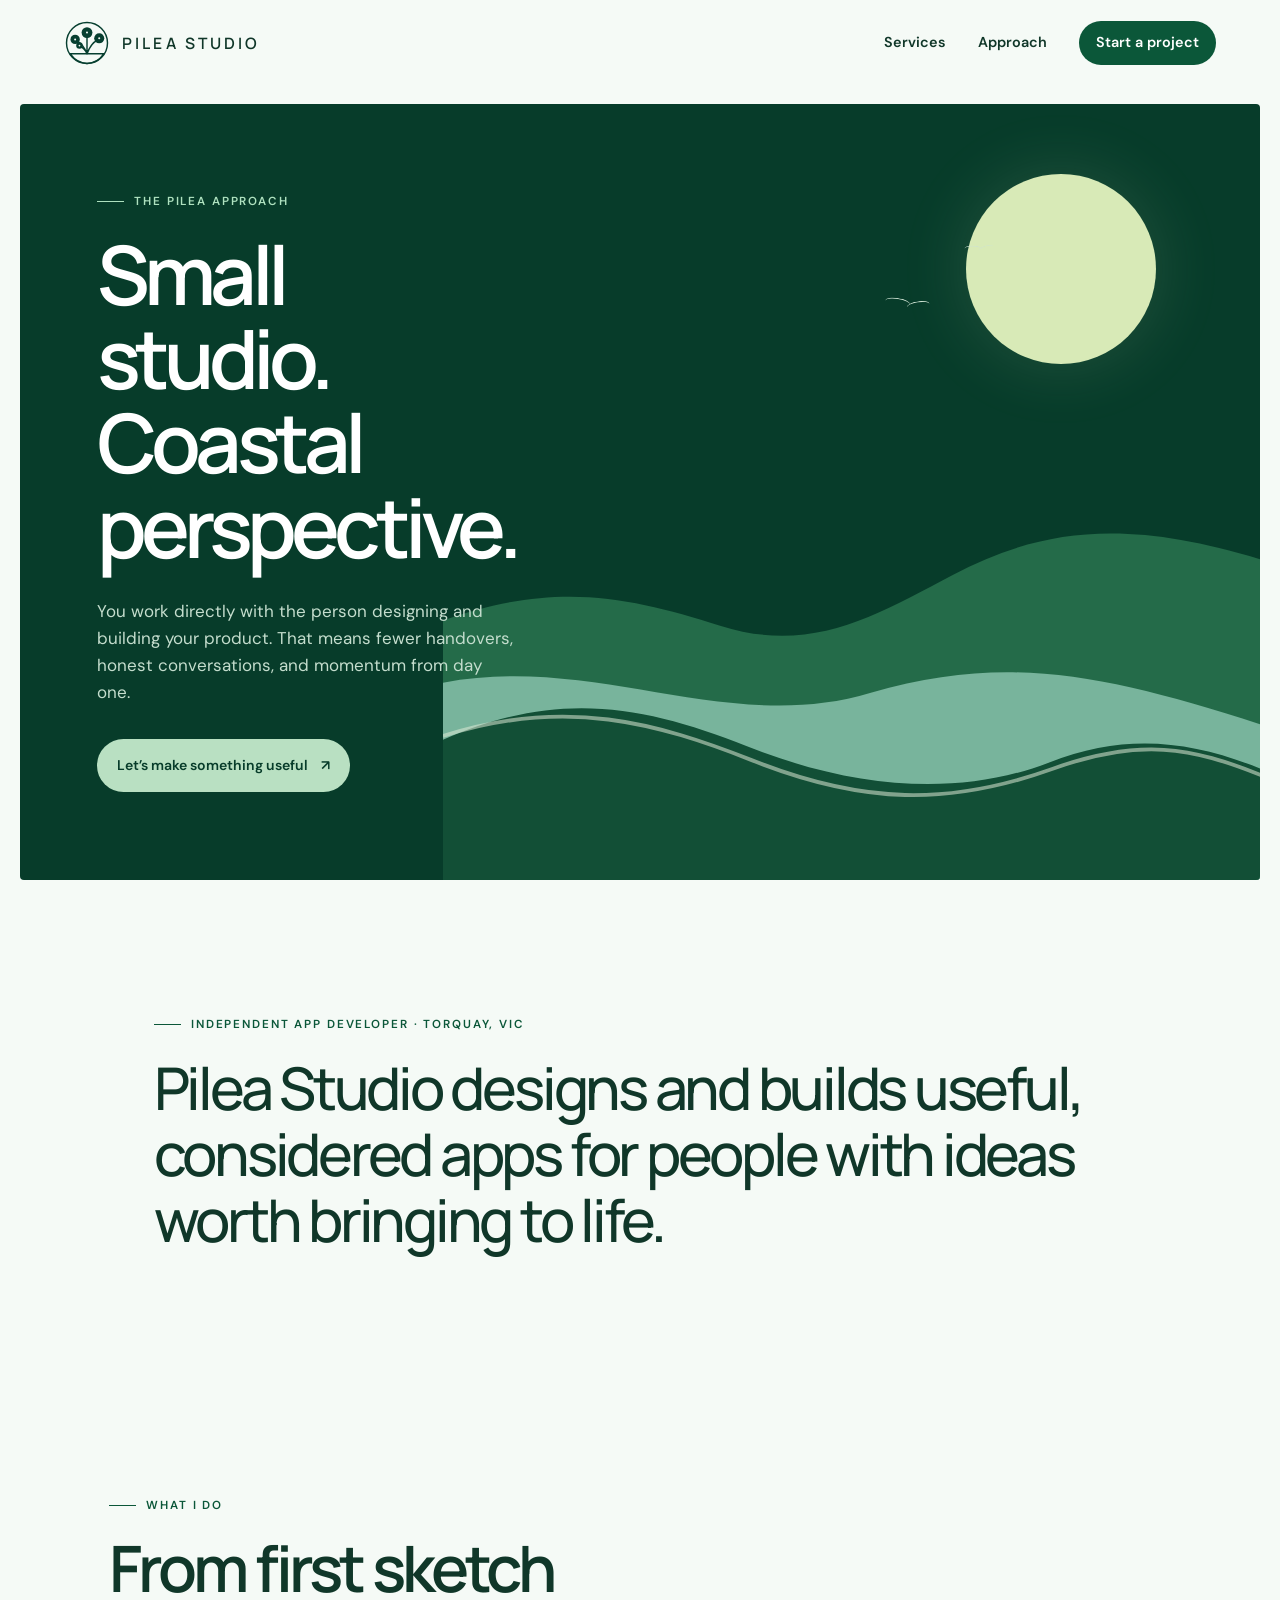
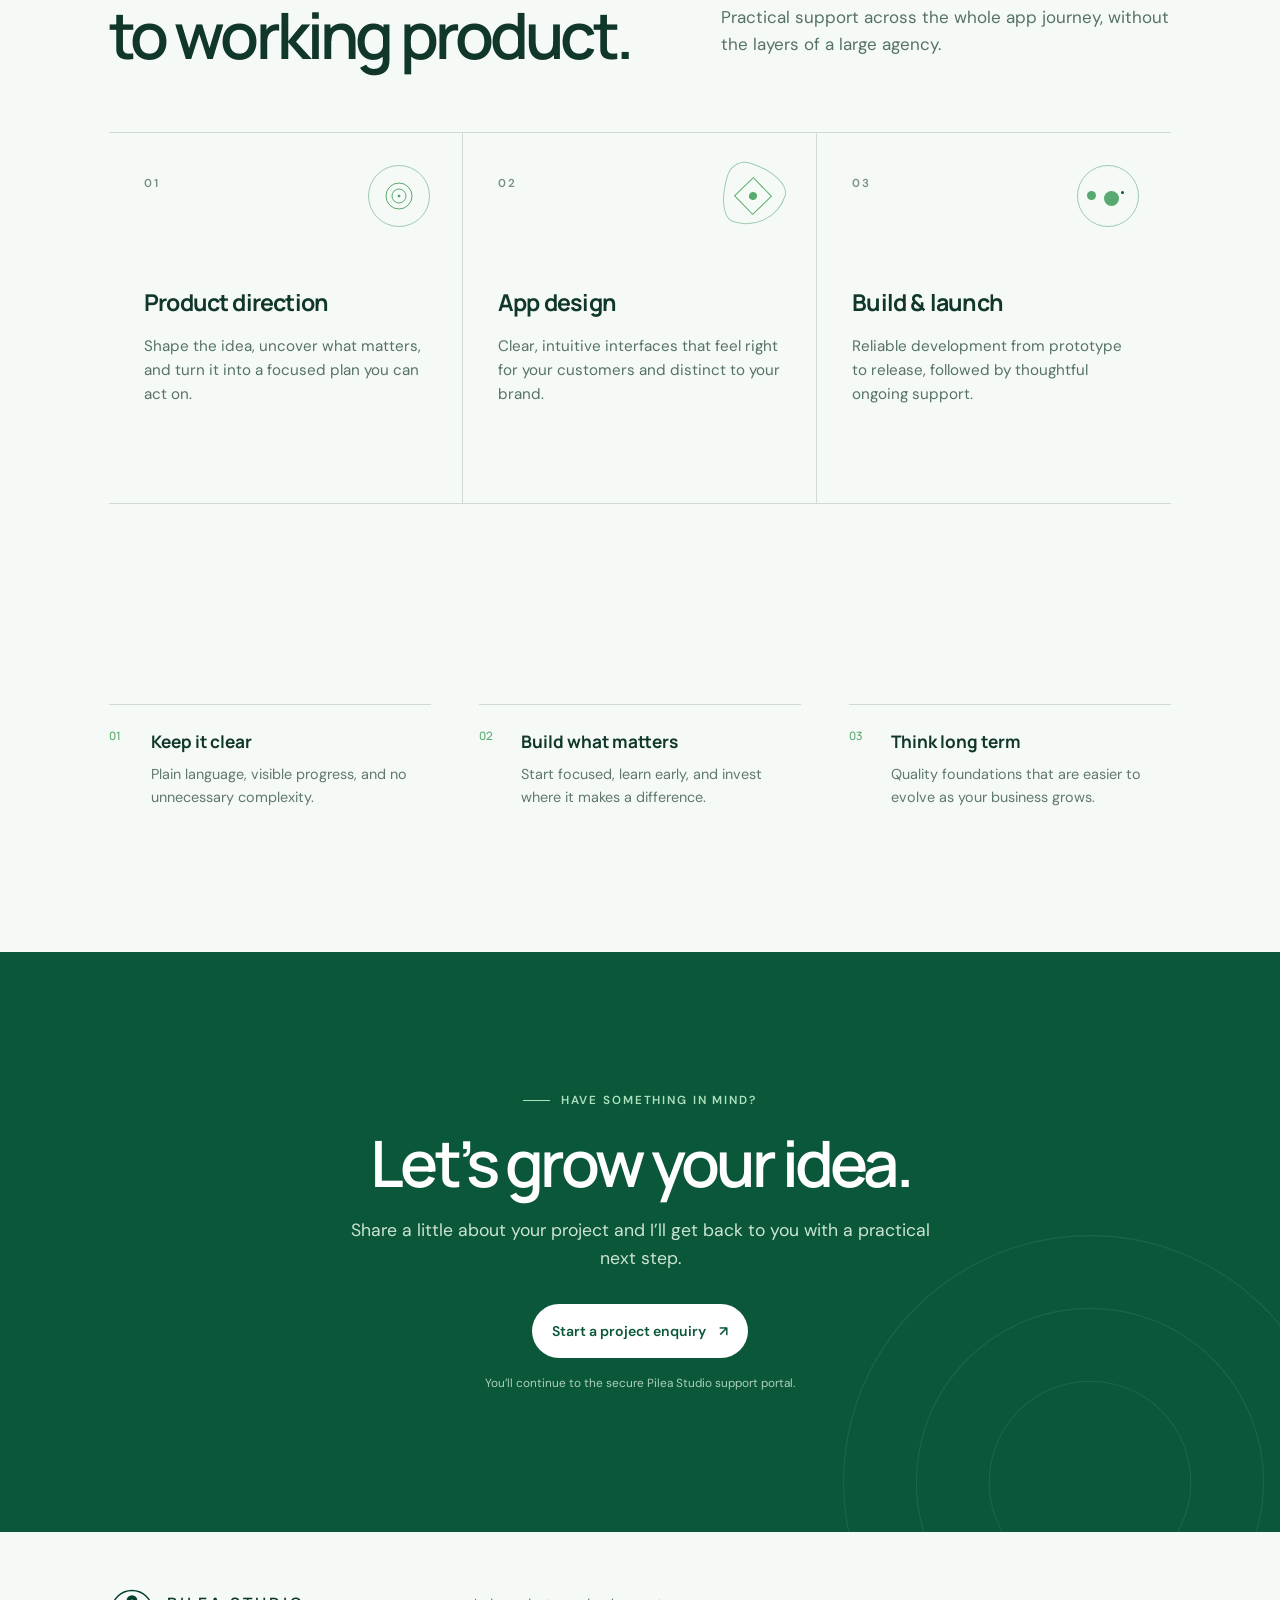
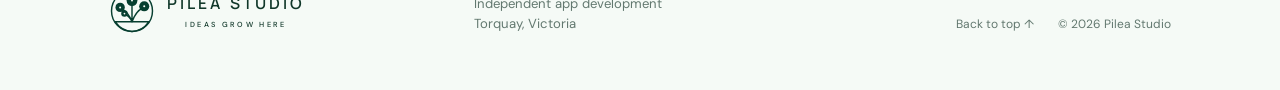
==== index.html @ 553bc13e "Refine coastal hero headline" ====
<!doctype html>
<html lang="en-AU">
  <head>
    <meta charset="UTF-8">
    <meta name="viewport" content="width=device-width, initial-scale=1.0">
    <meta name="description" content="Pilea Studio is an independent app development studio in Torquay, Victoria, creating thoughtful digital products for growing businesses.">
    <meta name="theme-color" content="#0b5739">
    <meta property="og:title" content="Pilea Studio | Independent app development">
    <meta property="og:description" content="Thoughtful digital products, built by the coast in Torquay, Victoria.">
    <meta property="og:type" content="website">
    <title>Pilea Studio | Independent app development in Torquay</title>
    <link rel="icon" href="favicon.svg" type="image/svg+xml">
    <link rel="preconnect" href="https://fonts.googleapis.com">
    <link rel="preconnect" href="https://fonts.gstatic.com" crossorigin>
    <link href="https://fonts.googleapis.com/css2?family=DM+Sans:wght@400;500;600&amp;family=Manrope:wght@500;600;700&amp;display=swap" rel="stylesheet">
    <link rel="stylesheet" href="styles.css">
    <script src="script.js" defer></script>
  </head>
  <body>
    <a class="skip-link" href="#main">Skip to content</a>

    <header class="site-header" data-header>
      <a class="brand" href="#top" aria-label="Pilea Studio home">
        <img class="brand-mark" src="logo-mark.svg" alt="">
        <span class="brand-copy"><span class="brand-name">Pilea Studio</span></span>
      </a>
      <button class="menu-toggle" type="button" aria-expanded="false" aria-controls="site-nav">
        <span class="sr-only">Open menu</span>
        <span></span><span></span>
      </button>
      <nav id="site-nav" class="site-nav" aria-label="Main navigation">
        <a href="#services">Services</a>
        <a href="#approach">Approach</a>
        <a class="nav-cta" href="#contact">Start a project</a>
      </nav>
    </header>

    <main id="main">
      <section id="top" class="top-approach" aria-labelledby="approach-title">
        <div id="approach" class="coast-panel reveal">
          <div class="coast-copy">
            <p class="eyebrow light"><span></span> The Pilea approach</p>
            <h1 id="approach-title">Small studio.<br>Coastal perspective.</h1>
            <p>You work directly with the person designing and building your product. That means fewer handovers, honest conversations, and momentum from day one.</p>
            <a class="button button-light" href="#contact">Let’s make something useful <span aria-hidden="true">↗</span></a>
          </div>
          <div class="coast-art" aria-hidden="true">
            <div class="coast-sun"></div>
            <span class="bird bird-one"></span>
            <span class="bird bird-two"></span>
            <svg viewBox="0 0 700 520" preserveAspectRatio="none">
              <path class="land-far" d="M0 315c97-32 161-18 237 4 78 23 133-8 199-40 80-39 154-43 264-12v253H0Z"></path>
              <path class="sea" d="M0 364c131-23 244 42 366 8 119-32 204-13 334 25v123H0Z"></path>
              <path class="land-near" d="M0 409c98-40 172-27 260 5 92 34 182 40 258 13 67-24 122-17 182 5v88H0Z"></path>
              <path class="shore" d="M0 406c105-31 184-10 264 19 95 35 169 36 257 7 75-25 120-17 179 5"></path>
            </svg>
          </div>
        </div>
      </section>

      <section class="studio-intro reveal" aria-label="About Pilea Studio">
        <p class="eyebrow"><span></span> Independent app developer · Torquay, VIC</p>
        <h2>Pilea Studio designs and builds useful, considered apps for people with ideas worth bringing to life.</h2>
      </section>

      <section id="services" class="section services">
        <div class="section-heading reveal">
          <p class="eyebrow"><span></span> What I do</p>
          <h2>From first sketch<br>to working product.</h2>
          <p>Practical support across the whole app journey, without the layers of a large agency.</p>
        </div>
        <div class="service-grid">
          <article class="service-card reveal">
            <span class="card-number">01</span>
            <div class="service-icon"><span></span><span></span><span></span></div>
            <h3>Product direction</h3>
            <p>Shape the idea, uncover what matters, and turn it into a focused plan you can act on.</p>
          </article>
          <article class="service-card reveal">
            <span class="card-number">02</span>
            <div class="service-icon icon-design"><span></span><span></span></div>
            <h3>App design</h3>
            <p>Clear, intuitive interfaces that feel right for your customers and distinct to your brand.</p>
          </article>
          <article class="service-card reveal">
            <span class="card-number">03</span>
            <div class="service-icon icon-build"><span></span><span></span><span></span></div>
            <h3>Build &amp; launch</h3>
            <p>Reliable development from prototype to release, followed by thoughtful ongoing support.</p>
          </article>
        </div>
      </section>

      <section class="section principles-section" aria-label="Working principles">
        <div class="principles">
          <div class="principle reveal"><strong>01</strong><h3>Keep it clear</h3><p>Plain language, visible progress, and no unnecessary complexity.</p></div>
          <div class="principle reveal"><strong>02</strong><h3>Build what matters</h3><p>Start focused, learn early, and invest where it makes a difference.</p></div>
          <div class="principle reveal"><strong>03</strong><h3>Think long term</h3><p>Quality foundations that are easier to evolve as your business grows.</p></div>
        </div>
      </section>

      <section id="contact" class="contact">
        <div class="contact-inner reveal">
          <p class="eyebrow light"><span></span> Have something in mind?</p>
          <h2>Let’s grow your idea.</h2>
          <p>Share a little about your project and I’ll get back to you with a practical next step.</p>
          <a class="button button-white" data-contact-link href="https://pileaapps.atlassian.net/jira/software/form/67692465-59b0-4dbf-90b1-d7bc11108d3b" rel="noopener noreferrer">
            Start a project enquiry <span aria-hidden="true">↗</span>
          </a>
          <p class="contact-note">You’ll continue to the secure Pilea Studio support portal.</p>
        </div>
        <svg class="contact-rings" viewBox="0 0 500 500" aria-hidden="true">
          <circle cx="250" cy="250" r="90"></circle><circle cx="250" cy="250" r="155"></circle><circle cx="250" cy="250" r="220"></circle>
        </svg>
      </section>
    </main>

    <footer>
      <a class="brand footer-brand" href="#top" aria-label="Pilea Studio home">
        <img class="brand-mark" src="logo-mark.svg" alt="">
        <span class="brand-copy"><span class="brand-name">Pilea Studio</span><span class="brand-tagline">Ideas grow here</span></span>
      </a>
      <p>Independent app development<br>Torquay, Victoria</p>
      <div class="footer-meta"><a href="#top">Back to top ↑</a><span>© <span data-year></span> Pilea Studio</span></div>
    </footer>
  </body>
</html>
---- styles.css ----
:root {
  --ink: #103729;
  --green: #0b5739;
  --green-dark: #073c2a;
  --leaf: #58a96f;
  --mint: #dff2e6;
  --foam: #f5faf6;
  --sand: #f2eadb;
  --white: #fff;
  --line: rgba(16, 55, 41, 0.16);
  --display: "Manrope", sans-serif;
  --body: "DM Sans", sans-serif;
}

* { box-sizing: border-box; }
html { scroll-behavior: smooth; }
body { margin: 0; color: var(--ink); background: var(--foam); font-family: var(--body); font-size: 17px; line-height: 1.6; }
a { color: inherit; }
.skip-link { position: fixed; z-index: 100; top: 1rem; left: 1rem; transform: translateY(-200%); padding: .65rem 1rem; background: var(--white); border-radius: 2rem; }
.skip-link:focus { transform: none; }
.sr-only { position: absolute; width: 1px; height: 1px; padding: 0; margin: -1px; overflow: hidden; clip: rect(0, 0, 0, 0); white-space: nowrap; border: 0; }

.site-header { position: fixed; z-index: 20; top: 0; left: 0; width: 100%; display: flex; align-items: center; justify-content: space-between; padding: 1.25rem clamp(1.25rem, 5vw, 5rem); transition: background .3s, box-shadow .3s, padding .3s; }
.site-header.scrolled { padding-top: .75rem; padding-bottom: .75rem; background: rgba(245, 250, 246, .92); box-shadow: 0 1px 0 var(--line); backdrop-filter: blur(14px); }
.brand { display: inline-flex; align-items: center; gap: .75rem; color: var(--ink); text-decoration: none; }
.brand-mark { width: 46px; height: 46px; }
.brand-copy { display: flex; flex-direction: column; align-items: center; line-height: 1; }
.brand-name { font: 600 .98rem var(--display); letter-spacing: .2em; text-transform: uppercase; }
.brand-tagline { margin-top: .38rem; font: 500 .46rem var(--body); letter-spacing: .32em; text-transform: uppercase; }
.site-header .brand-copy { align-items: flex-start; }
.site-nav { display: flex; align-items: center; gap: 2rem; font-size: .9rem; font-weight: 600; }
.site-nav a { text-decoration: none; }
.site-nav a:not(.nav-cta) { position: relative; }
.site-nav a:not(.nav-cta)::after { content: ""; position: absolute; right: 0; bottom: -.2rem; left: 0; height: 1px; background: currentColor; transform: scaleX(0); transform-origin: right; transition: transform .25s; }
.site-nav a:hover::after { transform: scaleX(1); transform-origin: left; }
.nav-cta { padding: .65rem 1.05rem; color: var(--white); background: var(--green); border-radius: 3rem; }
.menu-toggle { display: none; }

.eyebrow { display: flex; align-items: center; gap: .65rem; margin: 0 0 1.3rem; color: var(--green); font-size: .73rem; font-weight: 600; letter-spacing: .16em; text-transform: uppercase; }
.eyebrow span { width: 27px; height: 1px; background: currentColor; }
.eyebrow.light { color: #aee1bf; }
h1, h2, h3, p { margin-top: 0; }
h1, h2, h3 { font-family: var(--display); }
.button { display: inline-flex; align-items: center; justify-content: center; gap: .8rem; padding: .9rem 1.2rem; border: 1px solid transparent; border-radius: 3rem; font-size: .88rem; font-weight: 600; text-decoration: none; transition: transform .25s, background .25s, color .25s; }
.button:hover { transform: translateY(-2px); }

.top-approach { padding: 6.5rem 1.25rem 1.25rem; background: var(--foam); }
.studio-intro { padding: clamp(5rem, 9vw, 8rem) clamp(1.25rem, 12vw, 12rem); background: var(--foam); }
.studio-intro h2 { max-width: 1100px; margin: 0; font-size: clamp(2.25rem, 4.6vw, 4.9rem); font-weight: 500; line-height: 1.12; letter-spacing: -.055em; }

.section { padding: clamp(5rem, 10vw, 9rem) clamp(1.25rem, 8.5vw, 8.5rem); }
.section-heading { display: grid; grid-template-columns: 1.15fr .85fr; align-items: end; margin-bottom: 4rem; }
.section-heading .eyebrow { grid-column: 1 / -1; }
.section h2, .contact h2 { margin-bottom: 0; font-size: clamp(2.7rem, 5vw, 5rem); font-weight: 600; line-height: 1.04; letter-spacing: -.06em; }
.section-heading > p:last-child { max-width: 450px; margin: 0 0 .6rem auto; color: #567266; }
.services { background: var(--foam); }
.service-grid { display: grid; grid-template-columns: repeat(3, 1fr); border-top: 1px solid var(--line); border-bottom: 1px solid var(--line); }
.service-card { position: relative; min-height: 370px; padding: 2.2rem; border-right: 1px solid var(--line); transition: background .3s, transform .3s; }
.service-card:last-child { border-right: 0; }
.service-card:hover { z-index: 1; background: var(--white); transform: translateY(-8px); }
.card-number { color: #779187; font-size: .72rem; font-weight: 600; letter-spacing: .15em; }
.service-card h3 { margin: 5.5rem 0 .8rem; font-size: 1.45rem; letter-spacing: -.035em; }
.service-card p { max-width: 310px; color: #567266; font-size: .95rem; }
.service-icon { position: absolute; top: 2rem; right: 2rem; width: 62px; height: 62px; border: 1px solid #9fcbb0; border-radius: 50%; }
.service-icon span { position: absolute; top: 50%; left: 50%; width: 27px; height: 27px; border: 1px solid var(--leaf); border-radius: 50%; transform: translate(-50%, -50%); }
.service-icon span:nth-child(2) { width: 15px; height: 15px; }
.service-icon span:nth-child(3) { width: 3px; height: 3px; background: var(--green); }
.icon-design { border-radius: 30% 70% 68% 32% / 30% 34% 66% 70%; transform: rotate(18deg); }
.icon-design span:first-child { border-radius: 0; transform: translate(-50%, -50%) rotate(28deg); }
.icon-design span:last-child { width: 8px; height: 8px; background: var(--leaf); }
.icon-build span { width: 9px; height: 9px; background: var(--leaf); border: 0; }
.icon-build span:first-child { transform: translate(-21px, -5px); }
.icon-build span:nth-child(2) { transform: translate(-4px, -5px); }
.icon-build span:last-child { transform: translate(13px, -5px); }

.coast-panel { position: relative; display: grid; grid-template-columns: .8fr 1.2fr; min-height: calc(100svh - 7.75rem); overflow: hidden; color: var(--white); background: var(--green-dark); border-radius: 4px; }
.coast-copy { position: relative; z-index: 2; align-self: center; padding: clamp(2.5rem, 6vw, 6rem); padding-right: 0; }
.coast-copy h1 { max-width: 750px; margin-bottom: 1.8rem; color: var(--white); font-size: clamp(3.8rem, 6.4vw, 7rem); font-weight: 600; line-height: 1.03; letter-spacing: -.07em; }
.coast-copy > p:not(.eyebrow) { max-width: 480px; margin-bottom: 2rem; color: #c4ddcd; }
.button-light { color: var(--green-dark); background: #b9e0c2; }
.button-light:hover { background: var(--white); }
.coast-art { position: relative; min-height: 100%; }
.coast-art svg { position: absolute; right: -1px; bottom: -1px; width: 110%; height: 85%; }
.coast-sun { position: absolute; z-index: 0; top: 9%; right: 14%; width: 190px; height: 190px; border-radius: 50%; background: #d8eab7; box-shadow: 0 0 70px rgba(216, 234, 183, .14); }
.land-far { fill: #246b49; }
.sea { fill: #78b49c; }
.land-near { fill: #124f36; }
.shore { fill: none; stroke: #dce9d5; stroke-width: 3; opacity: .55; }
.bird { position: absolute; z-index: 2; width: 25px; height: 9px; border-top: 1.5px solid #cce1d2; border-radius: 50%; transform: rotate(9deg); }
.bird::after { content: ""; position: absolute; top: -1px; left: 22px; width: 23px; height: 8px; border-top: 1.5px solid #cce1d2; border-radius: 50%; transform: rotate(-18deg); }
.bird-one { top: 25%; right: 47%; }
.bird-two { top: 18%; right: 37%; transform: scale(.65); }
.principles-section { padding-top: 1rem; }
.principles { display: grid; grid-template-columns: repeat(3, 1fr); gap: 3rem; margin-top: 3.5rem; }
.principle { display: grid; grid-template-columns: 42px 1fr; border-top: 1px solid var(--line); padding-top: 1.4rem; }
.principle strong { grid-row: 1 / 3; color: var(--leaf); font: 500 .72rem var(--display); }
.principle h3 { margin-bottom: .5rem; font-size: 1.08rem; }
.principle p { color: #60786e; font-size: .9rem; }

.contact { position: relative; min-height: 580px; display: grid; place-items: center; overflow: hidden; padding: 6rem 1.25rem; color: var(--white); text-align: center; background: var(--green); }
.contact::before { content: ""; position: absolute; inset: 0; background-image: radial-gradient(rgba(255,255,255,.09) .7px, transparent .7px); background-size: 8px 8px; opacity: .4; }
.contact-inner { position: relative; z-index: 2; max-width: 800px; }
.contact .eyebrow { justify-content: center; }
.contact h2 { margin-bottom: 1.2rem; }
.contact-inner > p:not(.eyebrow, .contact-note) { max-width: 590px; margin: 0 auto 2rem; color: #cce4d5; font-size: 1.1rem; }
.button-white { color: var(--green); background: var(--white); }
.button-white:hover { background: #dff2e6; }
.contact-note { margin: 1rem 0 0; color: #acd1ba; font-size: .74rem; }
.contact-rings { position: absolute; right: -90px; bottom: -230px; width: min(50vw, 560px); fill: none; stroke: rgba(255,255,255,.08); }

footer { display: grid; grid-template-columns: 1fr 1fr 1fr; align-items: end; gap: 2rem; padding: 3.5rem clamp(1.25rem, 8.5vw, 8.5rem); background: var(--foam); }
footer p { margin: 0; color: #62786f; font-size: .82rem; line-height: 1.5; }
.footer-meta { display: flex; justify-content: flex-end; gap: 1.5rem; color: #62786f; font-size: .75rem; }
.footer-meta a { text-decoration: none; }

.reveal { opacity: 0; transform: translateY(24px); transition: opacity .7s ease, transform .7s ease; }
.reveal.visible { opacity: 1; transform: none; }
@media (prefers-reduced-motion: reduce) { html { scroll-behavior: auto; } .reveal { opacity: 1; transform: none; transition: none; } * { animation: none !important; } }

@media (max-width: 900px) {
  .section-heading { grid-template-columns: 1fr; }
  .section-heading > p:last-child { margin: 1.5rem 0 0; }
  .service-grid { grid-template-columns: 1fr; }
  .service-card { min-height: 260px; border-right: 0; border-bottom: 1px solid var(--line); }
  .service-card:last-child { border-bottom: 0; }
  .service-card h3 { margin-top: 3rem; }
  .coast-panel { grid-template-columns: 1fr; min-height: 800px; }
  .coast-copy { align-self: start; padding: 3.5rem; }
  .coast-art { position: absolute; right: 0; bottom: 0; left: 0; height: 55%; min-height: 0; }
  .principles { grid-template-columns: 1fr; gap: 1rem; }
}

@media (max-width: 640px) {
  body { font-size: 16px; }
  .site-header { padding: 1rem 1.25rem; }
  .brand-mark { width: 42px; height: 42px; }
  .brand-name { font-size: .84rem; letter-spacing: .15em; }
  .brand-tagline { font-size: .4rem; }
  .menu-toggle { position: relative; z-index: 22; display: block; width: 42px; height: 42px; padding: 0; border: 0; border-radius: 50%; background: var(--white); }
  .menu-toggle > span:not(.sr-only) { position: absolute; left: 12px; width: 18px; height: 1px; background: var(--ink); transition: transform .2s, top .2s; }
  .menu-toggle > span:nth-child(2) { top: 17px; }
  .menu-toggle > span:nth-child(3) { top: 24px; }
  .menu-toggle[aria-expanded="true"] > span:nth-child(2) { top: 21px; transform: rotate(45deg); }
  .menu-toggle[aria-expanded="true"] > span:nth-child(3) { top: 21px; transform: rotate(-45deg); }
  .site-nav { position: fixed; z-index: 21; inset: 0; display: flex; flex-direction: column; justify-content: center; gap: 2rem; visibility: hidden; opacity: 0; background: var(--foam); font: 600 1.5rem var(--display); transition: opacity .25s, visibility .25s; }
  .site-nav.open { visibility: visible; opacity: 1; }
  .nav-cta { font-size: 1rem; }
  .top-approach { padding: 5.75rem .65rem .65rem; }
  .studio-intro { padding: 4.5rem 1.25rem; }
  .studio-intro h2 { font-size: 2.4rem; }
  .section { padding: 5rem 1.25rem; }
  .section-heading { margin-bottom: 2.5rem; }
  .section h2, .contact h2 { font-size: 2.7rem; }
  .service-card { min-height: 280px; padding: 1.6rem 1rem; }
  .service-icon { right: 1rem; }
  .coast-panel { min-height: 720px; margin: 0; }
  .coast-copy { padding: 2.4rem 1.6rem; }
  .coast-copy h1 { font-size: 3.15rem; }
  .coast-copy > p:not(.eyebrow) { font-size: .94rem; }
  .coast-sun { width: 130px; height: 130px; }
  .contact { min-height: 520px; }
  footer { grid-template-columns: 1fr; align-items: start; }
  .footer-meta { justify-content: flex-start; }
}
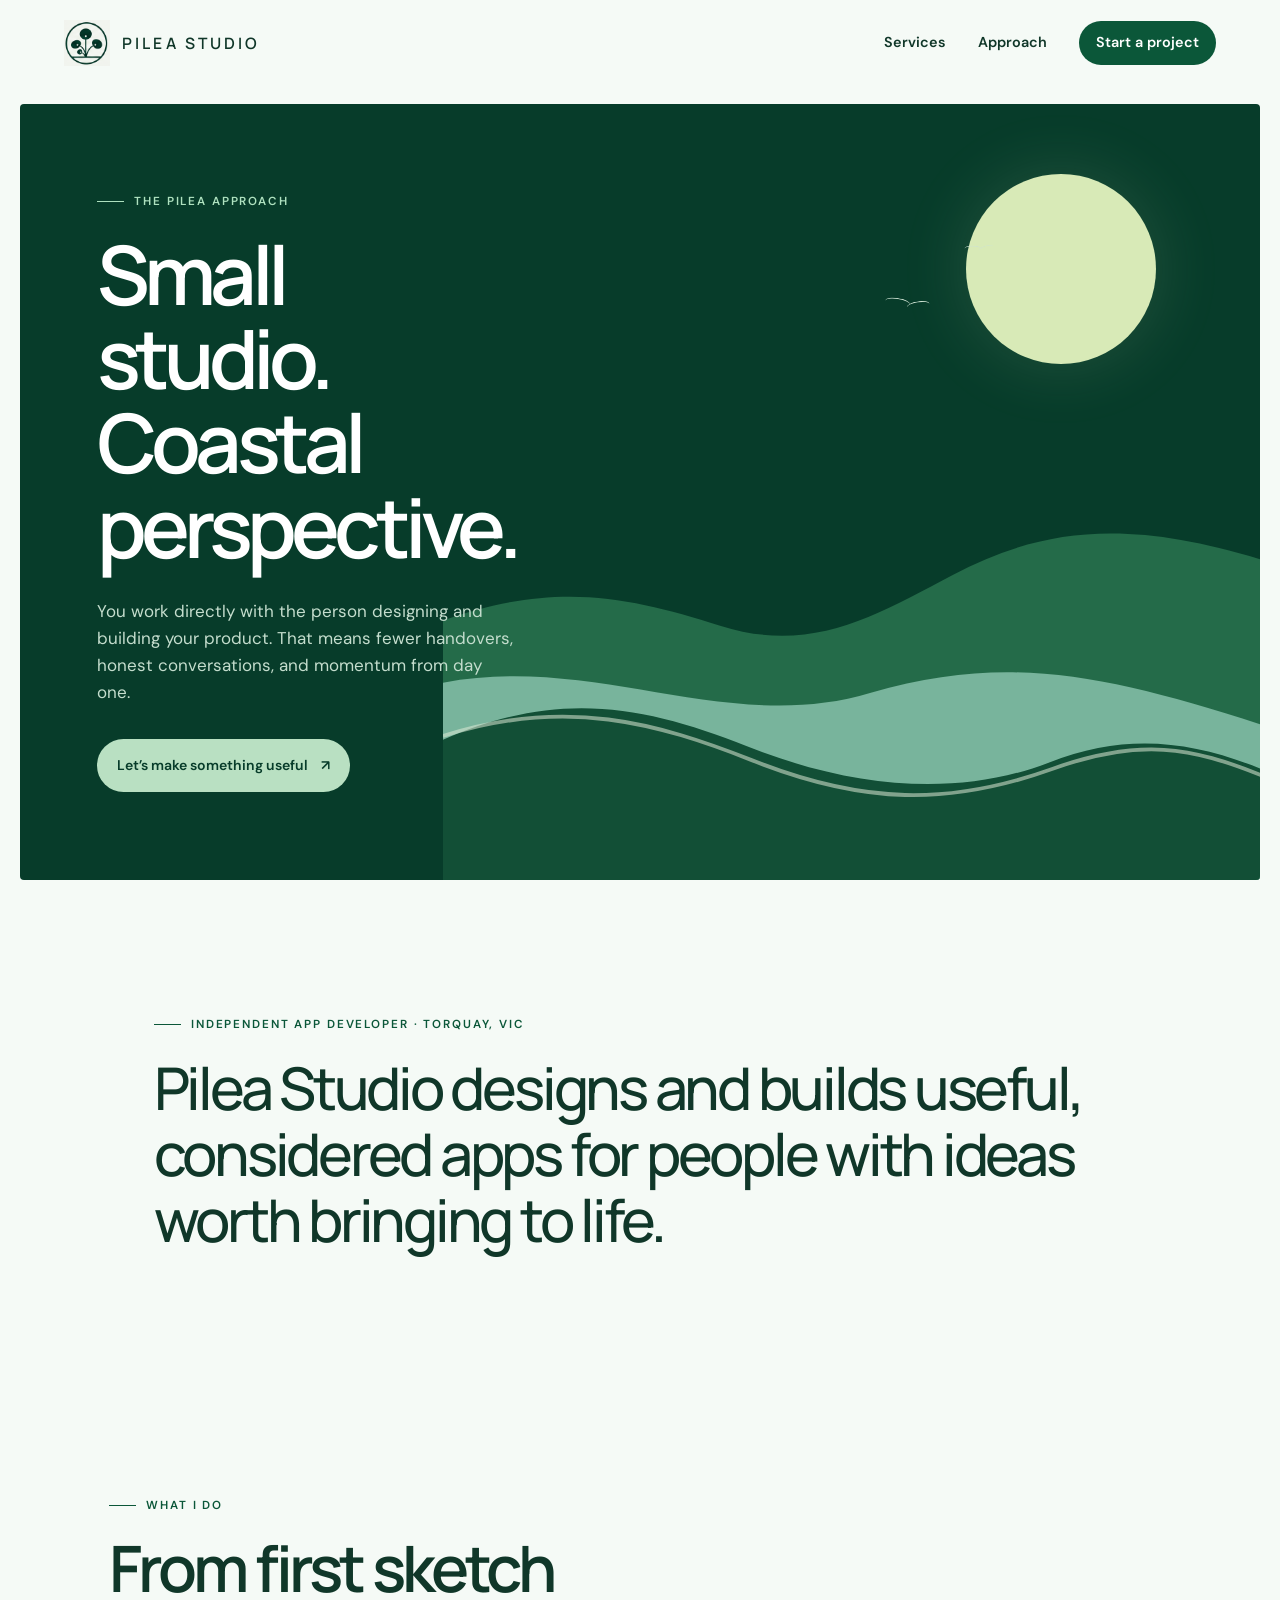
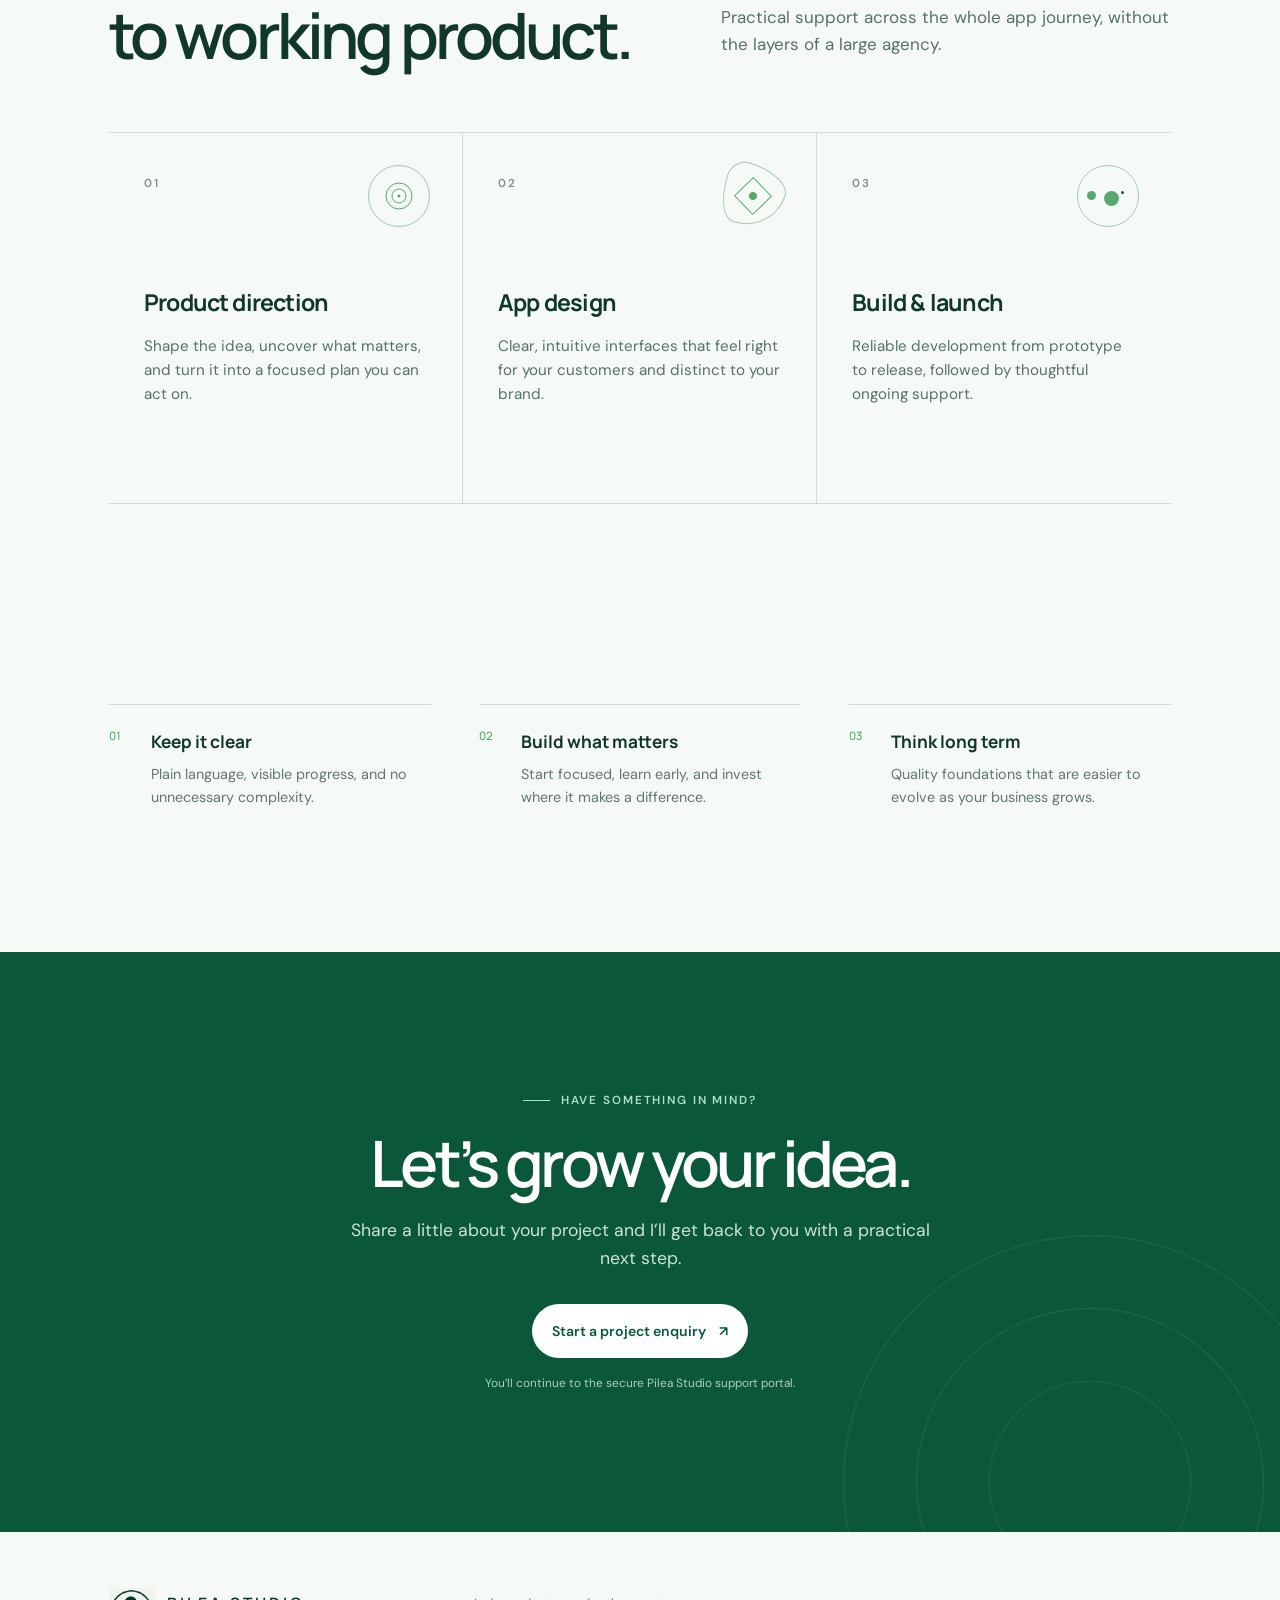
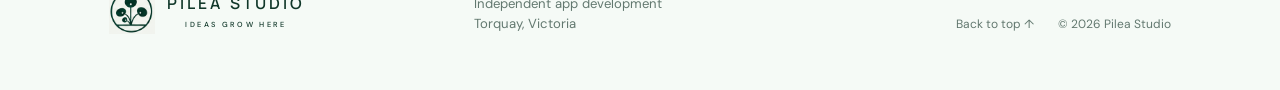
==== commit 42de8eb7: "Use supplied Pilea brand artwork" ====
--- a/index.html
+++ b/index.html
@@ -9,7 +9,8 @@
     <meta property="og:description" content="Thoughtful digital products, built by the coast in Torquay, Victoria.">
     <meta property="og:type" content="website">
     <title>Pilea Studio | Independent app development in Torquay</title>
-    <link rel="icon" href="favicon.svg" type="image/svg+xml">
+    <link rel="icon" href="favicon.png?v=4" type="image/png" sizes="164x164">
+    <link rel="apple-touch-icon" href="favicon.png?v=4">
     <link rel="preconnect" href="https://fonts.googleapis.com">
     <link rel="preconnect" href="https://fonts.gstatic.com" crossorigin>
     <link href="https://fonts.googleapis.com/css2?family=DM+Sans:wght@400;500;600&amp;family=Manrope:wght@500;600;700&amp;display=swap" rel="stylesheet">
@@ -21,7 +22,7 @@
 
     <header class="site-header" data-header>
       <a class="brand" href="#top" aria-label="Pilea Studio home">
-        <img class="brand-mark" src="logo-mark.svg" alt="">
+        <img class="brand-mark" src="logo-mark.png" alt="">
         <span class="brand-copy"><span class="brand-name">Pilea Studio</span></span>
       </a>
       <button class="menu-toggle" type="button" aria-expanded="false" aria-controls="site-nav">
@@ -117,7 +118,7 @@
 
     <footer>
       <a class="brand footer-brand" href="#top" aria-label="Pilea Studio home">
-        <img class="brand-mark" src="logo-mark.svg" alt="">
+        <img class="brand-mark" src="logo-mark.png" alt="">
         <span class="brand-copy"><span class="brand-name">Pilea Studio</span><span class="brand-tagline">Ideas grow here</span></span>
       </a>
       <p>Independent app development<br>Torquay, Victoria</p>
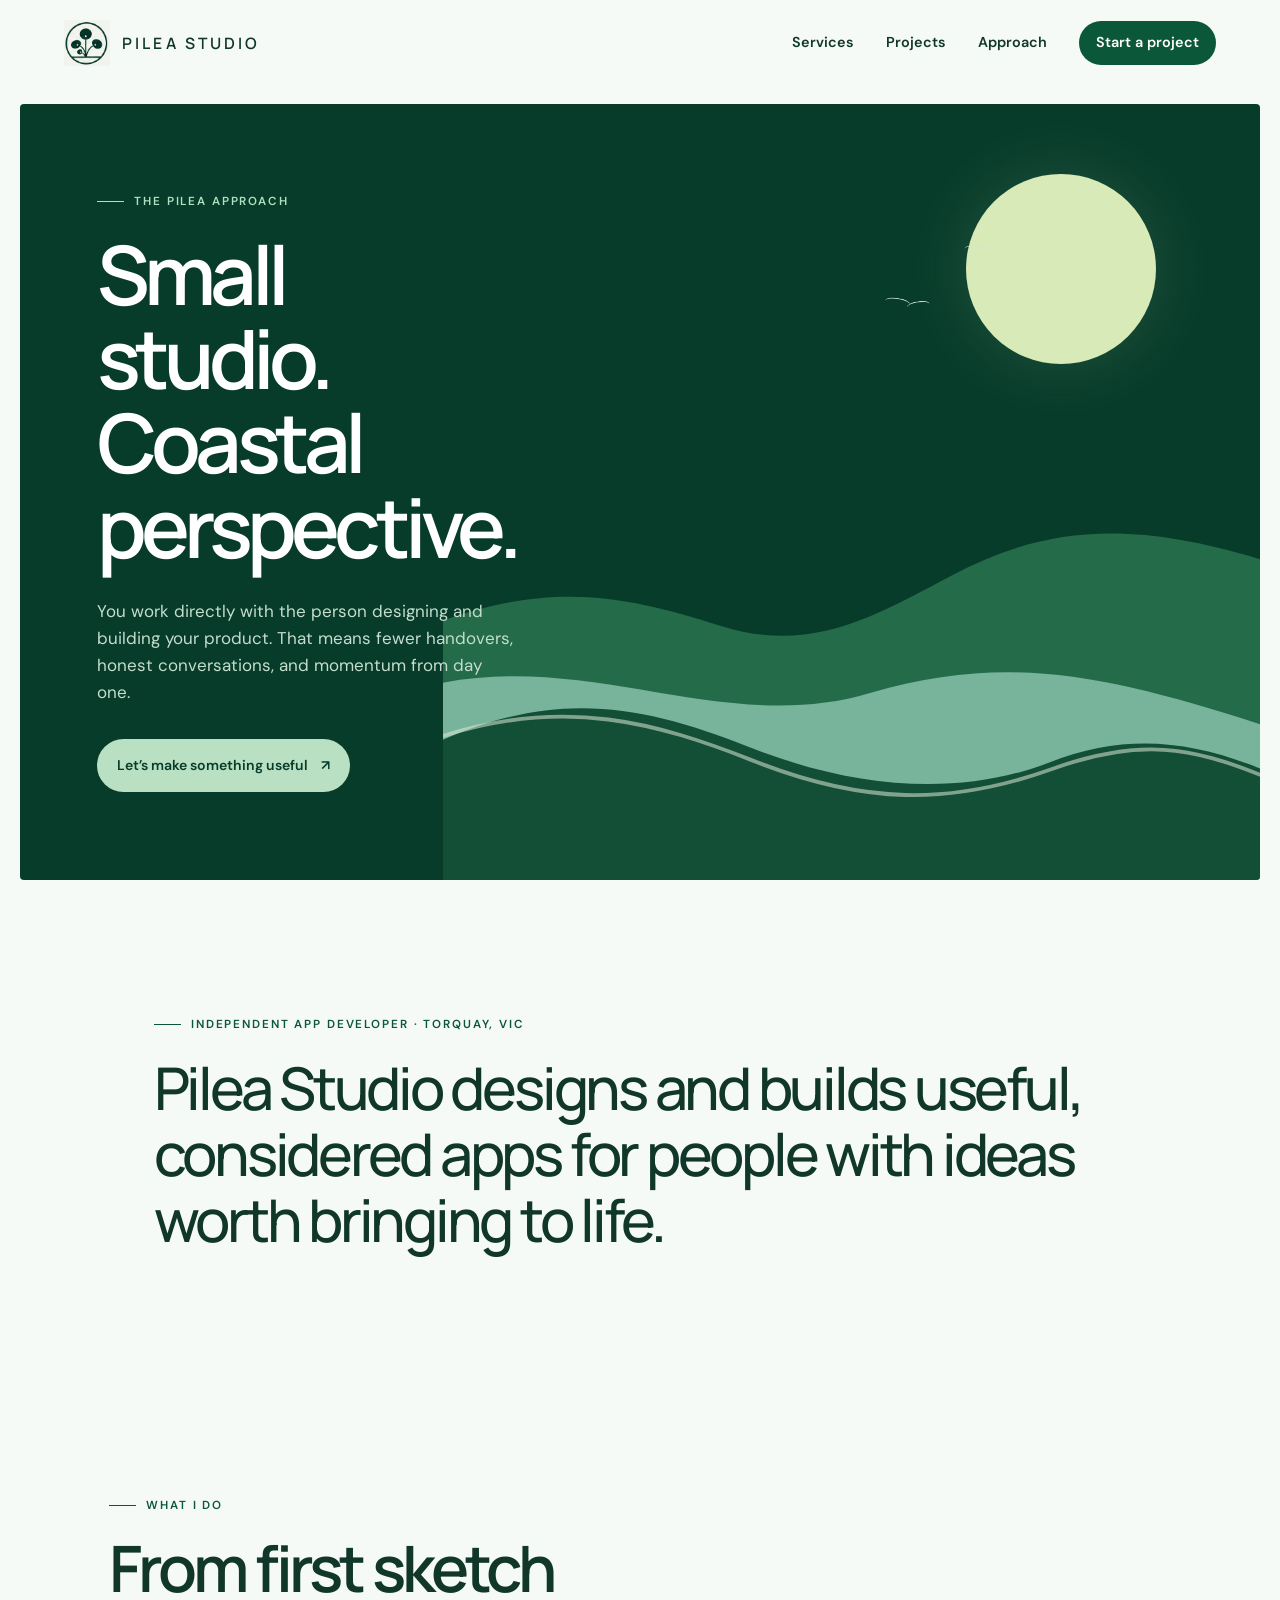
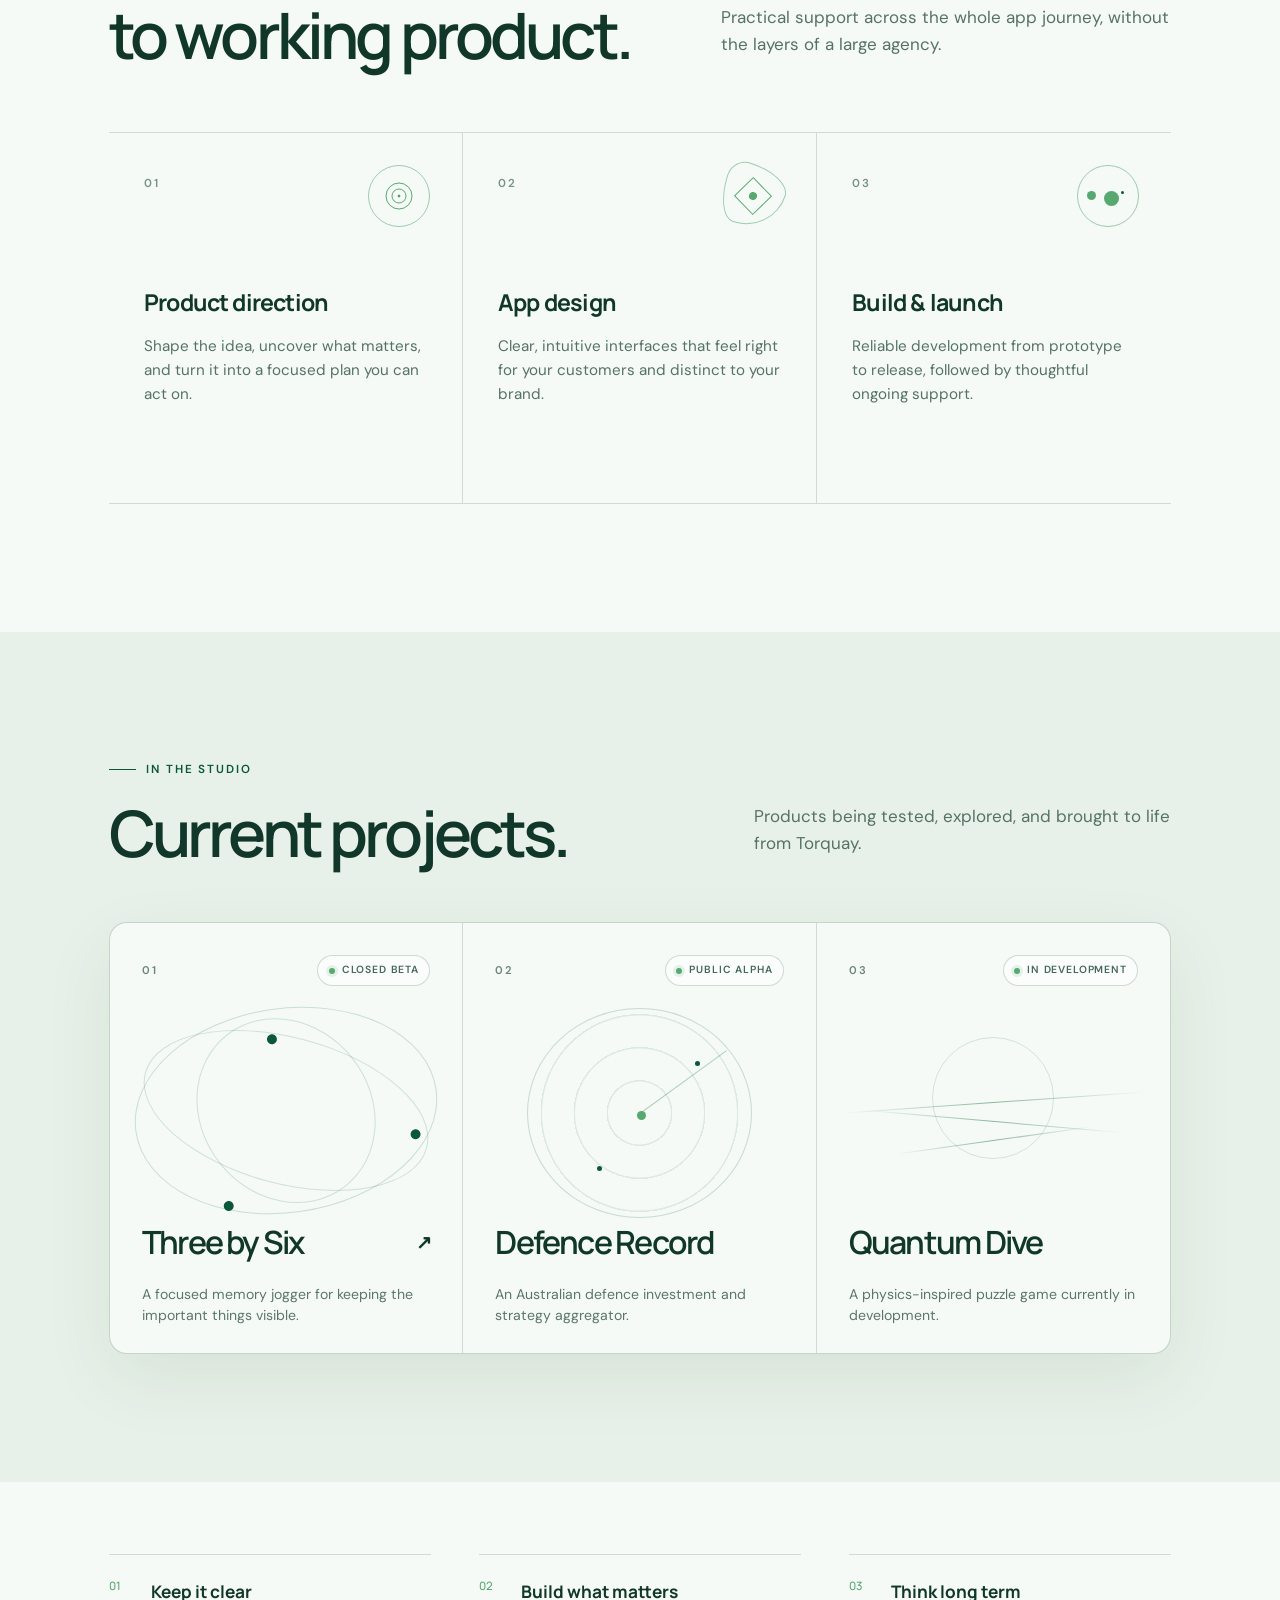
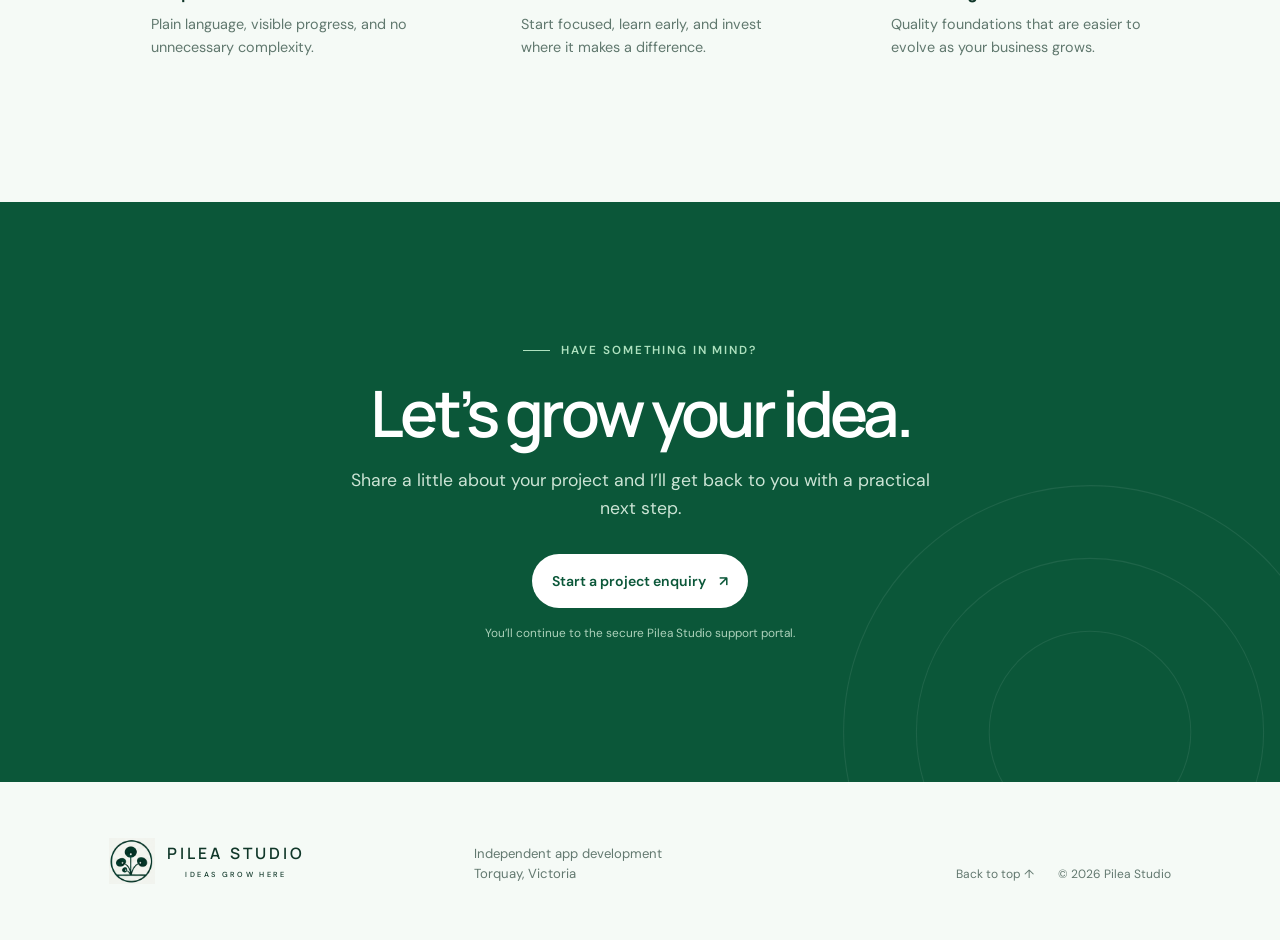
==== commit b5ed5197: "Add current projects showcase" ====
--- a/index.html
+++ b/index.html
@@ -31,6 +31,7 @@
       </button>
       <nav id="site-nav" class="site-nav" aria-label="Main navigation">
         <a href="#services">Services</a>
+        <a href="#projects">Projects</a>
         <a href="#approach">Approach</a>
         <a class="nav-cta" href="#contact">Start a project</a>
       </nav>
@@ -92,6 +93,45 @@
         </div>
       </section>
 
+      <section id="projects" class="section projects">
+        <div class="projects-heading reveal">
+          <div>
+            <p class="eyebrow"><span></span> In the studio</p>
+            <h2>Current projects.</h2>
+          </div>
+          <p>Products being tested, explored, and brought to life from Torquay.</p>
+        </div>
+        <div class="project-shelf">
+          <article class="project-card reveal">
+            <div class="project-meta">
+              <span class="project-number">01</span>
+              <span class="project-status"><i></i> Closed Beta</span>
+            </div>
+            <div class="project-orbit" aria-hidden="true"><span></span><span></span><span></span></div>
+            <h3><a href="https://3by6.app" rel="noopener noreferrer">Three by Six <span aria-hidden="true">↗</span></a></h3>
+            <p>A focused memory jogger for keeping the important things visible.</p>
+          </article>
+          <article class="project-card reveal">
+            <div class="project-meta">
+              <span class="project-number">02</span>
+              <span class="project-status"><i></i> Public Alpha</span>
+            </div>
+            <div class="project-radar" aria-hidden="true"><span></span><span></span></div>
+            <h3>Defence Record</h3>
+            <p>An Australian defence investment and strategy aggregator.</p>
+          </article>
+          <article class="project-card reveal">
+            <div class="project-meta">
+              <span class="project-number">03</span>
+              <span class="project-status"><i></i> In development</span>
+            </div>
+            <div class="project-wave" aria-hidden="true"><span></span><span></span><span></span></div>
+            <h3>Quantum Dive</h3>
+            <p>A physics-inspired puzzle game currently in development.</p>
+          </article>
+        </div>
+      </section>
+
       <section class="section principles-section" aria-label="Working principles">
         <div class="principles">
           <div class="principle reveal"><strong>01</strong><h3>Keep it clear</h3><p>Plain language, visible progress, and no unnecessary complexity.</p></div>
--- a/styles.css
+++ b/styles.css
@@ -73,6 +73,43 @@
 .icon-build span:nth-child(2) { transform: translate(-4px, -5px); }
 .icon-build span:last-child { transform: translate(13px, -5px); }
 
+.projects { background: #e8f1e9; }
+.projects-heading { display: grid; grid-template-columns: 1fr .7fr; align-items: end; gap: 3rem; margin-bottom: 3.5rem; }
+.projects-heading h2 { margin: 0; }
+.projects-heading > p { max-width: 420px; margin: 0 0 .55rem auto; color: #567266; }
+.project-shelf { display: grid; grid-template-columns: repeat(3, 1fr); overflow: hidden; border: 1px solid rgba(7, 60, 42, .2); border-radius: 18px; background: var(--foam); box-shadow: 0 24px 70px rgba(7, 60, 42, .08); }
+.project-card { position: relative; min-height: 430px; overflow: hidden; padding: 2rem; border-right: 1px solid rgba(7, 60, 42, .16); }
+.project-card:last-child { border-right: 0; }
+.project-meta { position: relative; z-index: 2; display: flex; align-items: center; justify-content: space-between; gap: 1rem; }
+.project-number { color: #6b8579; font-size: .7rem; font-weight: 600; letter-spacing: .16em; }
+.project-status { display: inline-flex; align-items: center; gap: .45rem; padding: .38rem .65rem; border: 1px solid rgba(7, 60, 42, .18); border-radius: 2rem; color: #45665a; background: rgba(255, 255, 255, .5); font-size: .65rem; font-weight: 600; letter-spacing: .08em; text-transform: uppercase; }
+.project-status i { width: 6px; height: 6px; border-radius: 50%; background: var(--leaf); box-shadow: 0 0 0 3px rgba(88, 169, 111, .14); }
+.project-card h3 { position: absolute; z-index: 2; right: 2rem; bottom: 5.8rem; left: 2rem; margin: 0; font-size: clamp(1.65rem, 2.5vw, 2.55rem); font-weight: 600; line-height: 1.1; letter-spacing: -.055em; }
+.project-card h3 a { display: flex; align-items: center; justify-content: space-between; text-decoration: none; }
+.project-card h3 a span { font-size: 1.2rem; transition: transform .25s; }
+.project-card h3 a:hover span { transform: translate(3px, -3px); }
+.project-card > p { position: absolute; z-index: 2; right: 2rem; bottom: 1.7rem; left: 2rem; margin: 0; color: #5b766a; font-size: .88rem; line-height: 1.5; }
+.project-orbit, .project-radar, .project-wave { position: absolute; top: 5.3rem; right: 1.5rem; left: 1.5rem; height: 205px; }
+.project-orbit { border: 1px solid rgba(53, 125, 82, .22); border-radius: 50%; transform: rotate(-8deg); }
+.project-orbit::before, .project-orbit::after { content: ""; position: absolute; border: 1px solid rgba(53, 125, 82, .2); border-radius: 50%; }
+.project-orbit::before { inset: 28px 5px; transform: rotate(23deg); }
+.project-orbit::after { inset: 5px 66px; transform: rotate(-30deg); }
+.project-orbit span { position: absolute; width: 10px; height: 10px; border-radius: 50%; background: var(--green); }
+.project-orbit span:first-child { top: 12%; left: 47%; }
+.project-orbit span:nth-child(2) { right: 7%; bottom: 27%; }
+.project-orbit span:last-child { bottom: 5%; left: 25%; }
+.project-radar { right: 4rem; left: 4rem; height: 210px; border: 1px solid rgba(53, 125, 82, .24); border-radius: 50%; background: repeating-radial-gradient(circle, transparent 0 31px, rgba(53, 125, 82, .13) 32px 33px); }
+.project-radar::before { content: ""; position: absolute; top: 50%; left: 50%; width: 48%; height: 1px; background: rgba(53, 125, 82, .35); transform: rotate(-36deg); transform-origin: left; }
+.project-radar::after { content: ""; position: absolute; top: 49%; left: 49%; width: 9px; height: 9px; border-radius: 50%; background: var(--leaf); }
+.project-radar span { position: absolute; width: 5px; height: 5px; border-radius: 50%; background: var(--green); }
+.project-radar span:first-child { top: 25%; right: 23%; }
+.project-radar span:last-child { bottom: 22%; left: 31%; }
+.project-wave { top: 6rem; display: grid; align-content: center; gap: 18px; }
+.project-wave::before { content: ""; position: absolute; top: 18px; left: 50%; width: 120px; height: 120px; border: 1px solid rgba(53, 125, 82, .18); border-radius: 50%; transform: translateX(-50%); }
+.project-wave span { position: relative; display: block; height: 1px; background: linear-gradient(90deg, transparent, rgba(53, 125, 82, .55), transparent); transform: rotate(-4deg); }
+.project-wave span:nth-child(2) { transform: rotate(5deg) scaleX(.85); }
+.project-wave span:last-child { transform: rotate(-8deg) scaleX(.65); }
+
 .coast-panel { position: relative; display: grid; grid-template-columns: .8fr 1.2fr; min-height: calc(100svh - 7.75rem); overflow: hidden; color: var(--white); background: var(--green-dark); border-radius: 4px; }
 .coast-copy { position: relative; z-index: 2; align-self: center; padding: clamp(2.5rem, 6vw, 6rem); padding-right: 0; }
 .coast-copy h1 { max-width: 750px; margin-bottom: 1.8rem; color: var(--white); font-size: clamp(3.8rem, 6.4vw, 7rem); font-weight: 600; line-height: 1.03; letter-spacing: -.07em; }
@@ -124,6 +161,11 @@
   .service-card { min-height: 260px; border-right: 0; border-bottom: 1px solid var(--line); }
   .service-card:last-child { border-bottom: 0; }
   .service-card h3 { margin-top: 3rem; }
+  .projects-heading { grid-template-columns: 1fr; gap: 1.5rem; }
+  .projects-heading > p { margin: 0; }
+  .project-shelf { grid-template-columns: 1fr; }
+  .project-card { min-height: 380px; border-right: 0; border-bottom: 1px solid rgba(7, 60, 42, .16); }
+  .project-card:last-child { border-bottom: 0; }
   .coast-panel { grid-template-columns: 1fr; min-height: 800px; }
   .coast-copy { align-self: start; padding: 3.5rem; }
   .coast-art { position: absolute; right: 0; bottom: 0; left: 0; height: 55%; min-height: 0; }
@@ -153,6 +195,11 @@
   .section h2, .contact h2 { font-size: 2.7rem; }
   .service-card { min-height: 280px; padding: 1.6rem 1rem; }
   .service-icon { right: 1rem; }
+  .project-card { min-height: 355px; padding: 1.4rem; }
+  .project-card h3 { right: 1.4rem; bottom: 5.4rem; left: 1.4rem; font-size: 2rem; }
+  .project-card > p { right: 1.4rem; bottom: 1.4rem; left: 1.4rem; }
+  .project-orbit, .project-radar, .project-wave { top: 4.5rem; height: 170px; }
+  .project-radar { right: 4.5rem; left: 4.5rem; }
   .coast-panel { min-height: 720px; margin: 0; }
   .coast-copy { padding: 2.4rem 1.6rem; }
   .coast-copy h1 { font-size: 3.15rem; }
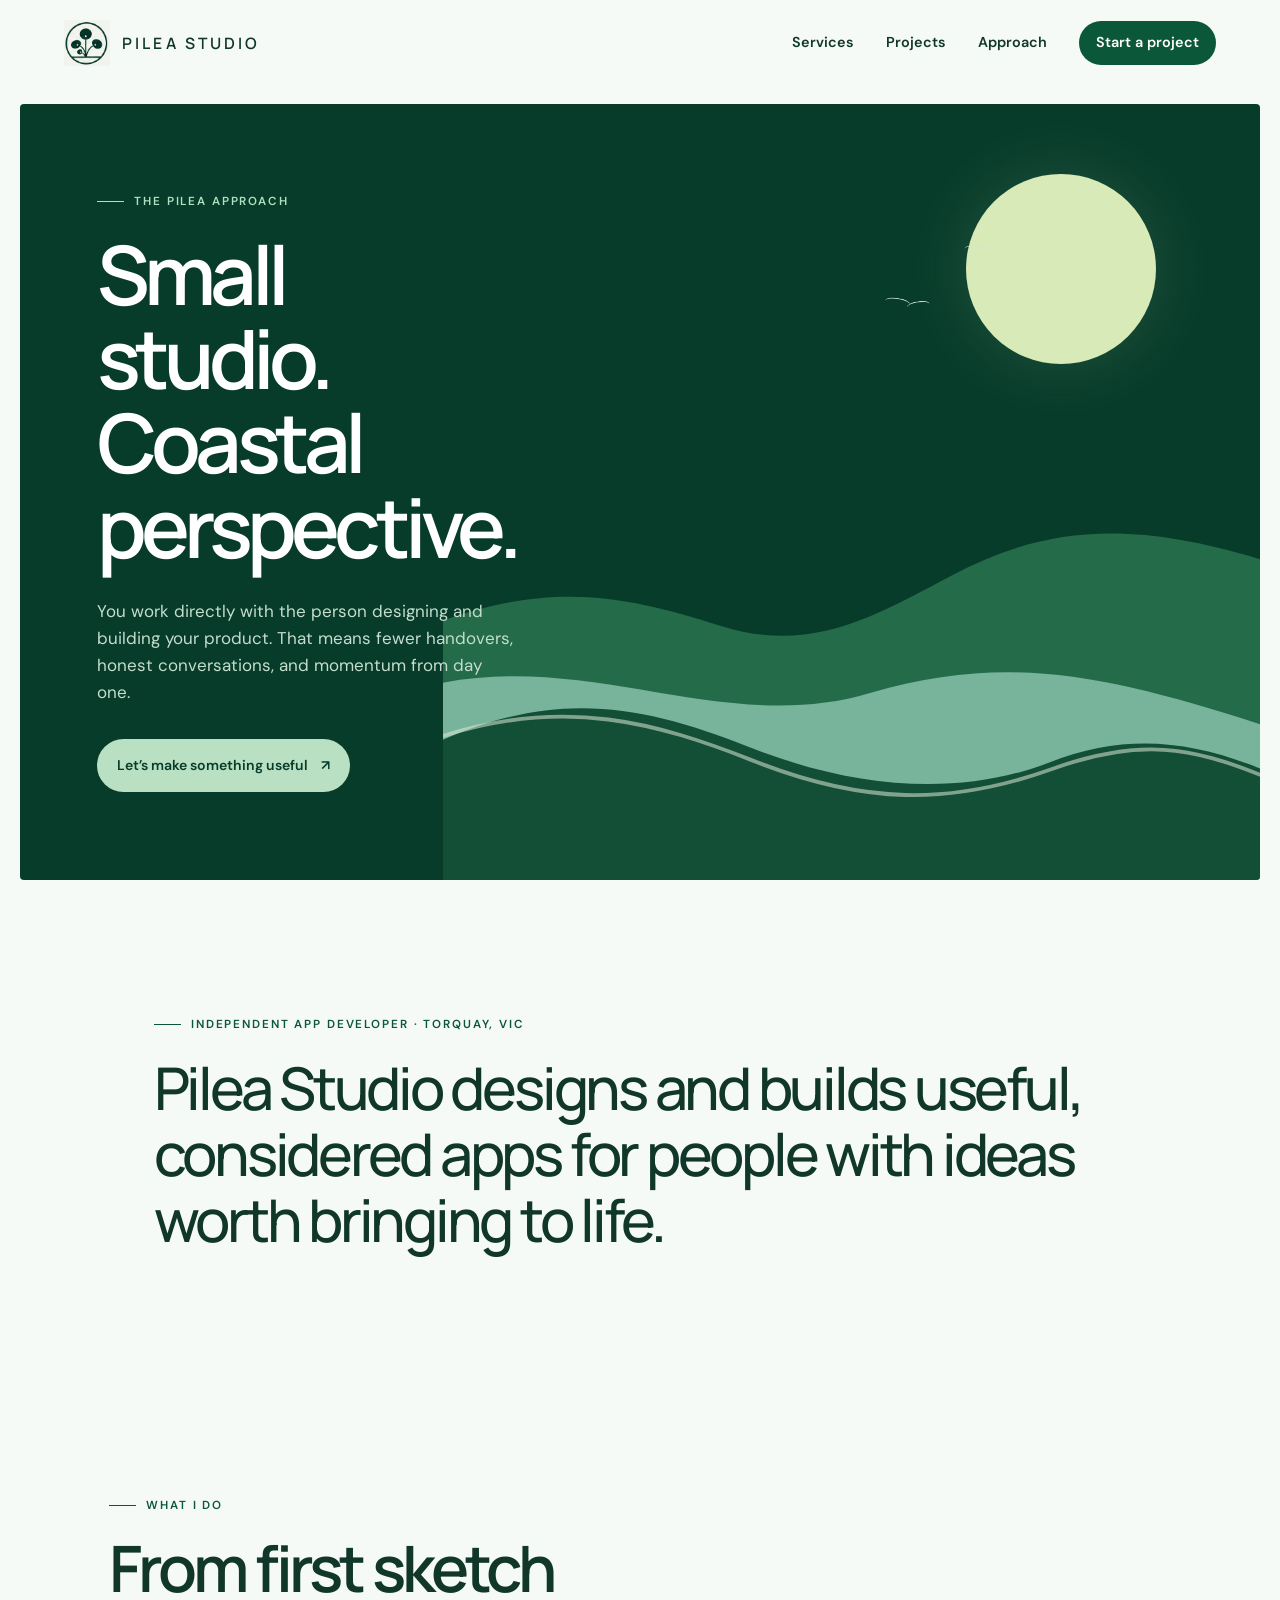
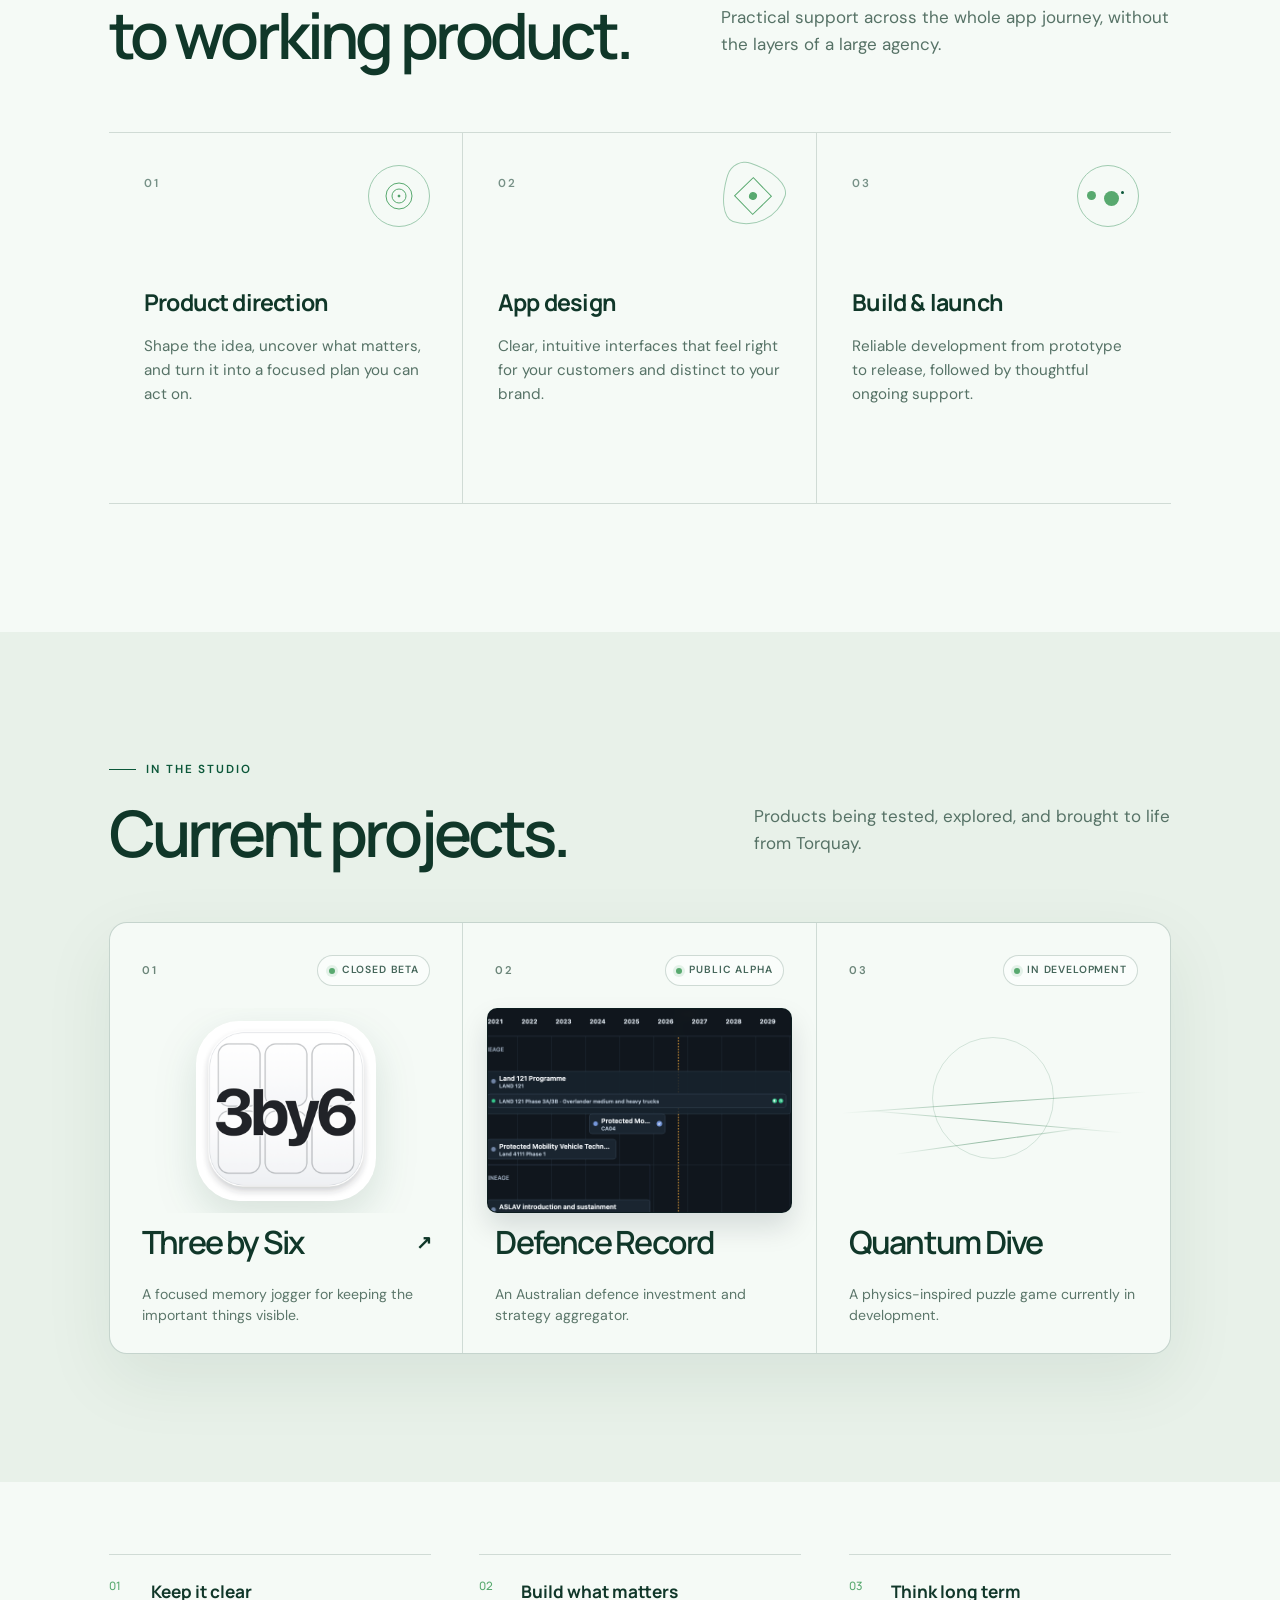
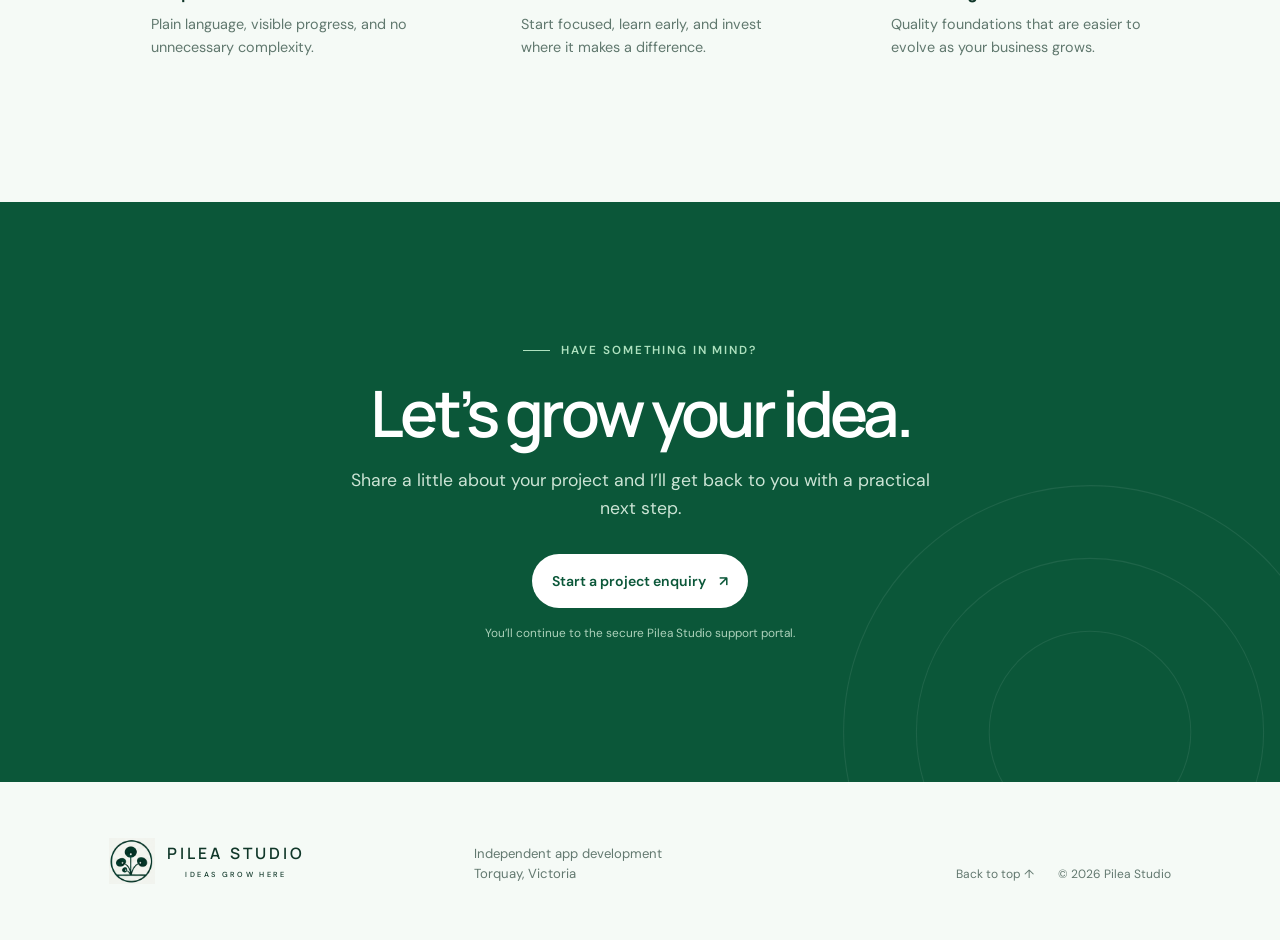
==== commit 4d75e6a4: "Add project imagery" ====
--- a/index.html
+++ b/index.html
@@ -107,7 +107,9 @@
               <span class="project-number">01</span>
               <span class="project-status"><i></i> Closed Beta</span>
             </div>
-            <div class="project-orbit" aria-hidden="true"><span></span><span></span><span></span></div>
+            <div class="project-media project-app-icon" aria-hidden="true">
+              <img src="project-three-by-six.png" alt="">
+            </div>
             <h3><a href="https://3by6.app" rel="noopener noreferrer">Three by Six <span aria-hidden="true">↗</span></a></h3>
             <p>A focused memory jogger for keeping the important things visible.</p>
           </article>
@@ -116,7 +118,9 @@
               <span class="project-number">02</span>
               <span class="project-status"><i></i> Public Alpha</span>
             </div>
-            <div class="project-radar" aria-hidden="true"><span></span><span></span></div>
+            <div class="project-media project-graph">
+              <img src="project-defence-record.png" alt="Defence Record capability genealogy timeline graph">
+            </div>
             <h3>Defence Record</h3>
             <p>An Australian defence investment and strategy aggregator.</p>
           </article>
--- a/styles.css
+++ b/styles.css
@@ -89,21 +89,12 @@
 .project-card h3 a span { font-size: 1.2rem; transition: transform .25s; }
 .project-card h3 a:hover span { transform: translate(3px, -3px); }
 .project-card > p { position: absolute; z-index: 2; right: 2rem; bottom: 1.7rem; left: 2rem; margin: 0; color: #5b766a; font-size: .88rem; line-height: 1.5; }
-.project-orbit, .project-radar, .project-wave { position: absolute; top: 5.3rem; right: 1.5rem; left: 1.5rem; height: 205px; }
-.project-orbit { border: 1px solid rgba(53, 125, 82, .22); border-radius: 50%; transform: rotate(-8deg); }
-.project-orbit::before, .project-orbit::after { content: ""; position: absolute; border: 1px solid rgba(53, 125, 82, .2); border-radius: 50%; }
-.project-orbit::before { inset: 28px 5px; transform: rotate(23deg); }
-.project-orbit::after { inset: 5px 66px; transform: rotate(-30deg); }
-.project-orbit span { position: absolute; width: 10px; height: 10px; border-radius: 50%; background: var(--green); }
-.project-orbit span:first-child { top: 12%; left: 47%; }
-.project-orbit span:nth-child(2) { right: 7%; bottom: 27%; }
-.project-orbit span:last-child { bottom: 5%; left: 25%; }
-.project-radar { right: 4rem; left: 4rem; height: 210px; border: 1px solid rgba(53, 125, 82, .24); border-radius: 50%; background: repeating-radial-gradient(circle, transparent 0 31px, rgba(53, 125, 82, .13) 32px 33px); }
-.project-radar::before { content: ""; position: absolute; top: 50%; left: 50%; width: 48%; height: 1px; background: rgba(53, 125, 82, .35); transform: rotate(-36deg); transform-origin: left; }
-.project-radar::after { content: ""; position: absolute; top: 49%; left: 49%; width: 9px; height: 9px; border-radius: 50%; background: var(--leaf); }
-.project-radar span { position: absolute; width: 5px; height: 5px; border-radius: 50%; background: var(--green); }
-.project-radar span:first-child { top: 25%; right: 23%; }
-.project-radar span:last-child { bottom: 22%; left: 31%; }
+.project-media, .project-wave { position: absolute; top: 5.3rem; right: 1.5rem; left: 1.5rem; height: 205px; }
+.project-media { display: grid; place-items: center; overflow: hidden; }
+.project-media img { display: block; max-width: 100%; }
+.project-app-icon img { width: 180px; height: 180px; border-radius: 24%; filter: drop-shadow(0 15px 20px rgba(7, 60, 42, .13)); }
+.project-graph { border: 1px solid rgba(7, 60, 42, .2); border-radius: 10px; background: #0e151d; box-shadow: 0 14px 28px rgba(7, 27, 38, .13); }
+.project-graph img { width: 100%; height: 100%; object-fit: cover; }
 .project-wave { top: 6rem; display: grid; align-content: center; gap: 18px; }
 .project-wave::before { content: ""; position: absolute; top: 18px; left: 50%; width: 120px; height: 120px; border: 1px solid rgba(53, 125, 82, .18); border-radius: 50%; transform: translateX(-50%); }
 .project-wave span { position: relative; display: block; height: 1px; background: linear-gradient(90deg, transparent, rgba(53, 125, 82, .55), transparent); transform: rotate(-4deg); }
@@ -198,8 +189,8 @@
   .project-card { min-height: 355px; padding: 1.4rem; }
   .project-card h3 { right: 1.4rem; bottom: 5.4rem; left: 1.4rem; font-size: 2rem; }
   .project-card > p { right: 1.4rem; bottom: 1.4rem; left: 1.4rem; }
-  .project-orbit, .project-radar, .project-wave { top: 4.5rem; height: 170px; }
-  .project-radar { right: 4.5rem; left: 4.5rem; }
+  .project-media, .project-wave { top: 4.5rem; height: 170px; }
+  .project-app-icon img { width: 150px; height: 150px; }
   .coast-panel { min-height: 720px; margin: 0; }
   .coast-copy { padding: 2.4rem 1.6rem; }
   .coast-copy h1 { font-size: 3.15rem; }
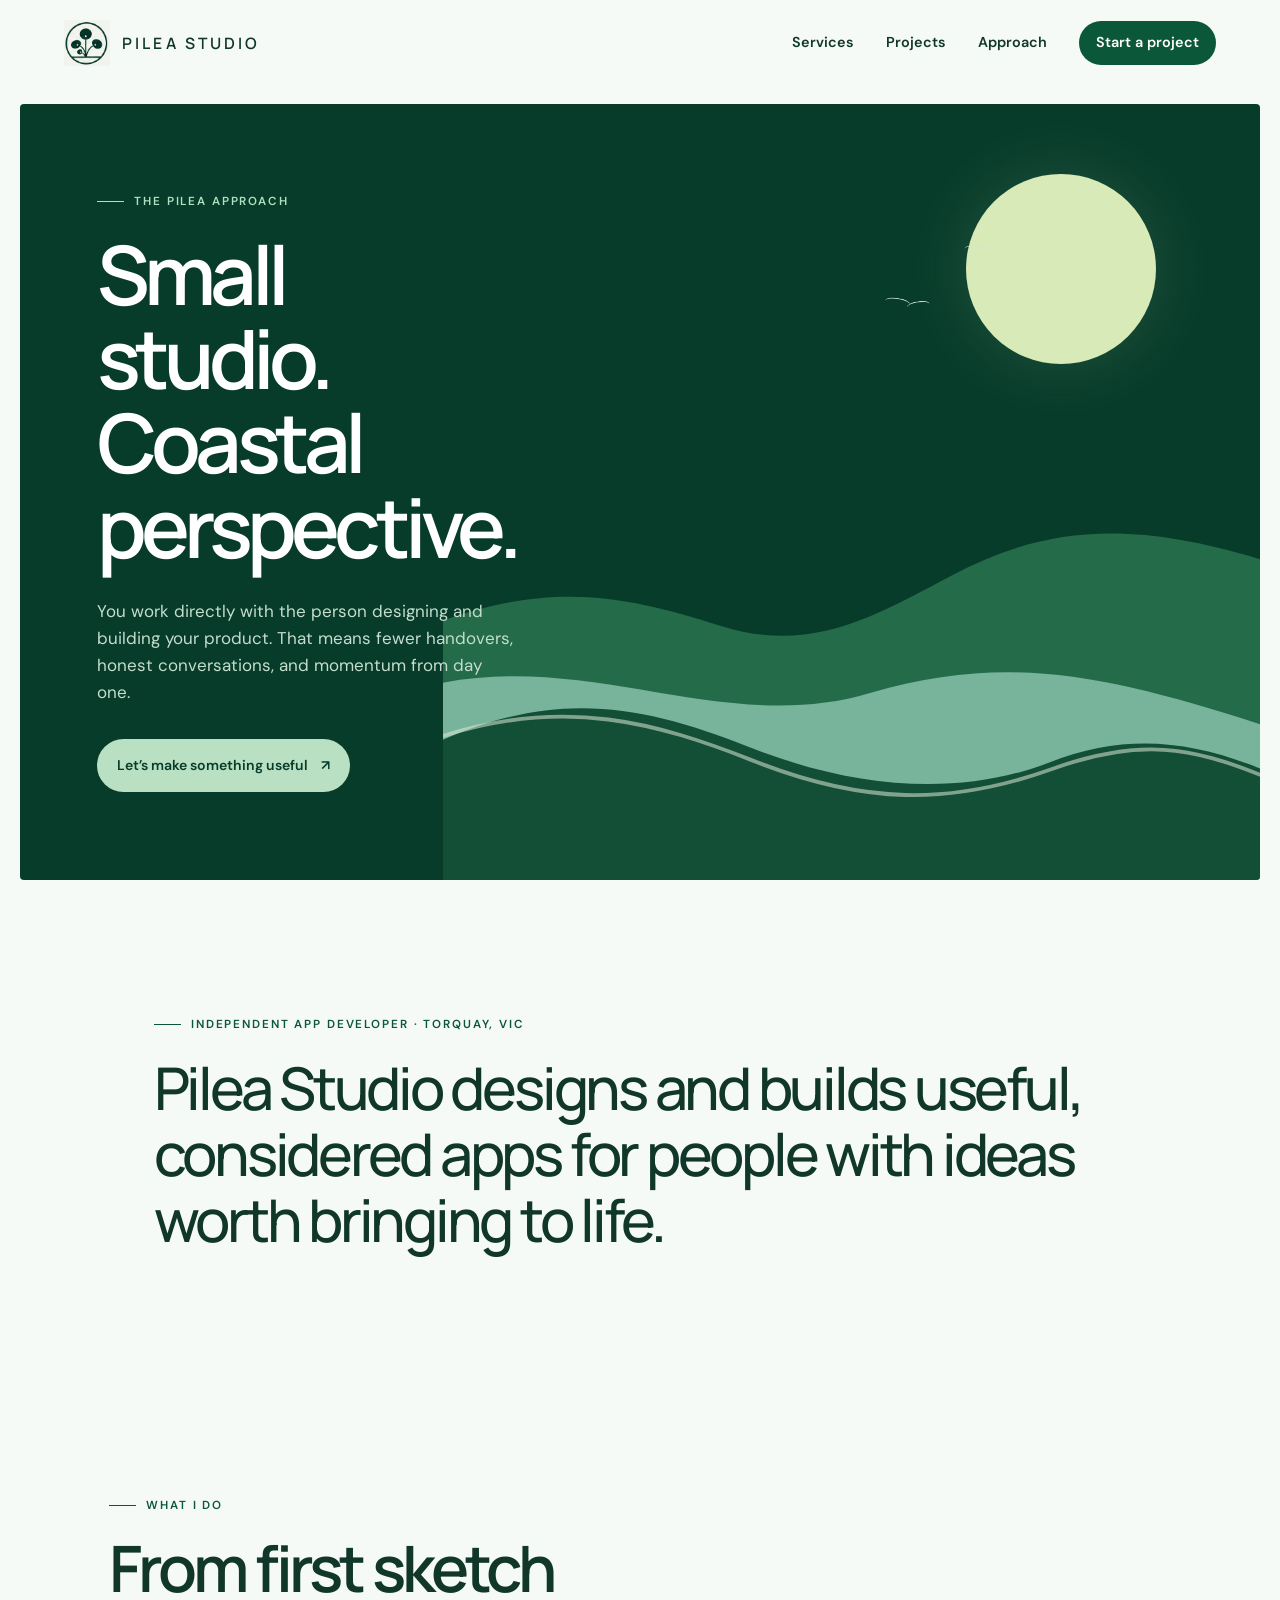
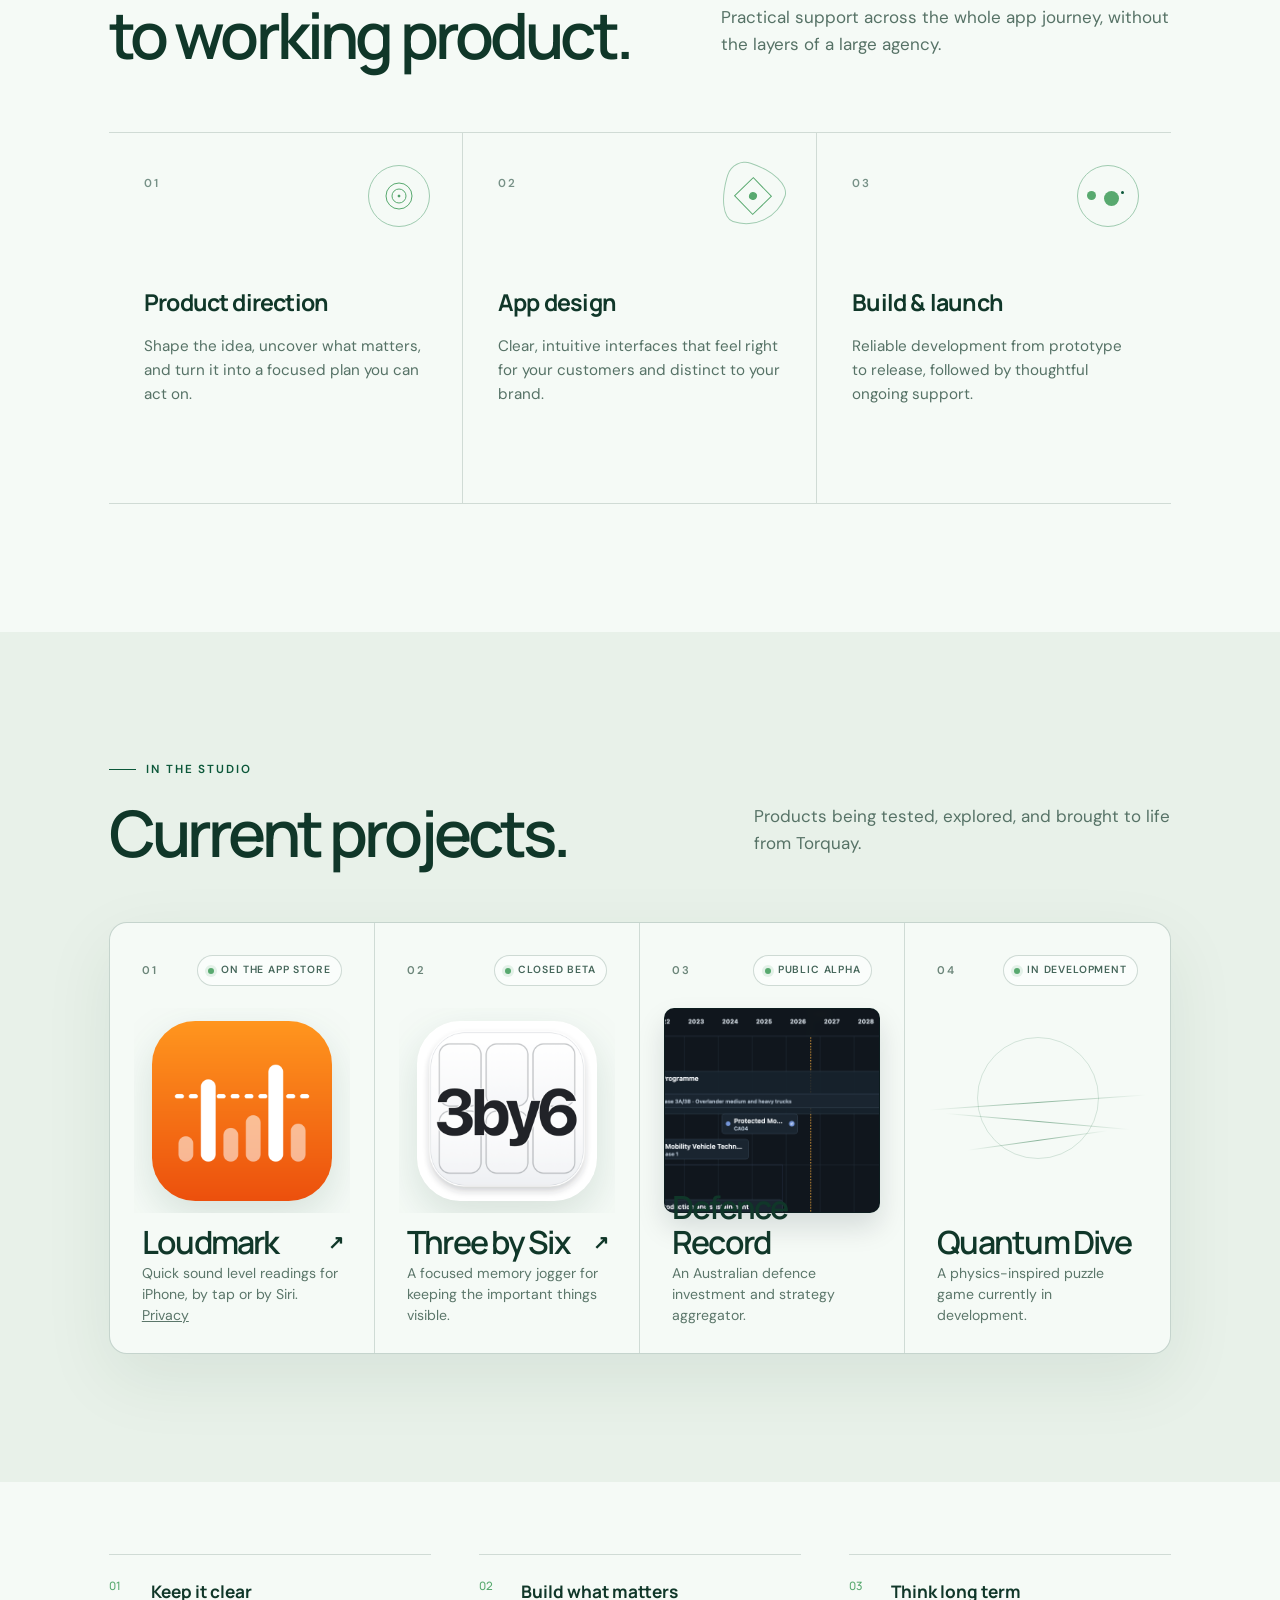
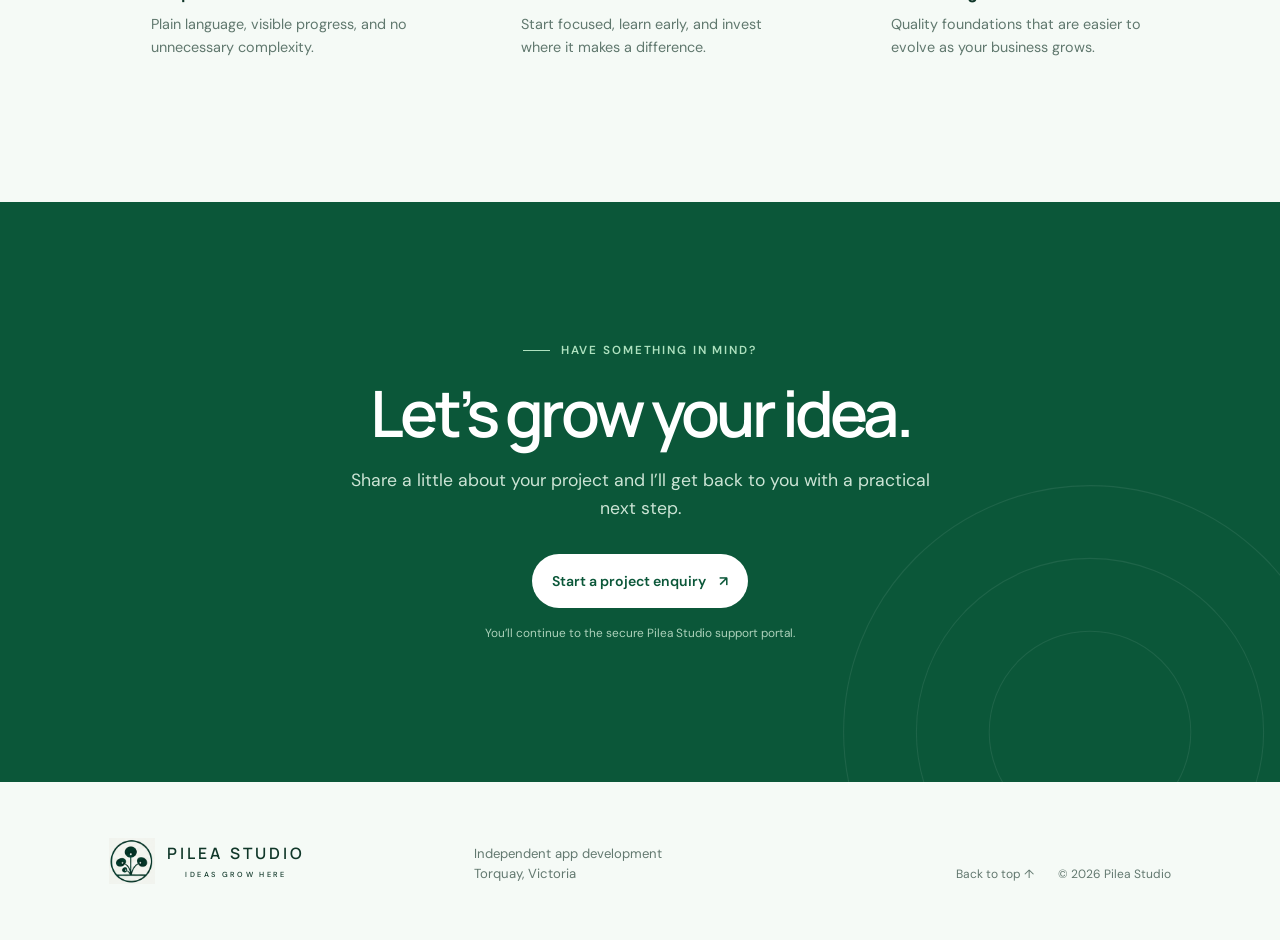
==== commit df0b3e40: "Add Loudmark project, support and privacy pages Co-Authored-By: Claude Opus 5.5 <noreply@anthropic.c" ====
--- a/index.html
+++ b/index.html
@@ -105,6 +105,17 @@
           <article class="project-card reveal">
             <div class="project-meta">
               <span class="project-number">01</span>
+              <span class="project-status"><i></i> On the App Store</span>
+            </div>
+            <div class="project-media project-app-icon" aria-hidden="true">
+              <img src="project-loudmark.png" alt="">
+            </div>
+            <h3><a href="loudmark/support.html">Loudmark <span aria-hidden="true">↗</span></a></h3>
+            <p>Quick sound level readings for iPhone, by tap or by Siri. <a href="loudmark/privacy.html">Privacy</a></p>
+          </article>
+          <article class="project-card reveal">
+            <div class="project-meta">
+              <span class="project-number">02</span>
               <span class="project-status"><i></i> Closed Beta</span>
             </div>
             <div class="project-media project-app-icon" aria-hidden="true">
@@ -115,7 +126,7 @@
           </article>
           <article class="project-card reveal">
             <div class="project-meta">
-              <span class="project-number">02</span>
+              <span class="project-number">03</span>
               <span class="project-status"><i></i> Public Alpha</span>
             </div>
             <div class="project-media project-graph">
@@ -126,7 +137,7 @@
           </article>
           <article class="project-card reveal">
             <div class="project-meta">
-              <span class="project-number">03</span>
+              <span class="project-number">04</span>
               <span class="project-status"><i></i> In development</span>
             </div>
             <div class="project-wave" aria-hidden="true"><span></span><span></span><span></span></div>
--- a/styles.css
+++ b/styles.css
@@ -77,7 +77,7 @@
 .projects-heading { display: grid; grid-template-columns: 1fr .7fr; align-items: end; gap: 3rem; margin-bottom: 3.5rem; }
 .projects-heading h2 { margin: 0; }
 .projects-heading > p { max-width: 420px; margin: 0 0 .55rem auto; color: #567266; }
-.project-shelf { display: grid; grid-template-columns: repeat(3, 1fr); overflow: hidden; border: 1px solid rgba(7, 60, 42, .2); border-radius: 18px; background: var(--foam); box-shadow: 0 24px 70px rgba(7, 60, 42, .08); }
+.project-shelf { display: grid; grid-template-columns: repeat(4, 1fr); overflow: hidden; border: 1px solid rgba(7, 60, 42, .2); border-radius: 18px; background: var(--foam); box-shadow: 0 24px 70px rgba(7, 60, 42, .08); }
 .project-card { position: relative; min-height: 430px; overflow: hidden; padding: 2rem; border-right: 1px solid rgba(7, 60, 42, .16); }
 .project-card:last-child { border-right: 0; }
 .project-meta { position: relative; z-index: 2; display: flex; align-items: center; justify-content: space-between; gap: 1rem; }
@@ -144,6 +144,12 @@
 .reveal { opacity: 0; transform: translateY(24px); transition: opacity .7s ease, transform .7s ease; }
 .reveal.visible { opacity: 1; transform: none; }
 @media (prefers-reduced-motion: reduce) { html { scroll-behavior: auto; } .reveal { opacity: 1; transform: none; transition: none; } * { animation: none !important; } }
+
+@media (max-width: 1200px) {
+  .project-shelf { grid-template-columns: repeat(2, 1fr); }
+  .project-card:nth-child(2n) { border-right: 0; }
+  .project-card:nth-child(-n+2) { border-bottom: 1px solid rgba(7, 60, 42, .16); }
+}
 
 @media (max-width: 900px) {
   .section-heading { grid-template-columns: 1fr; }
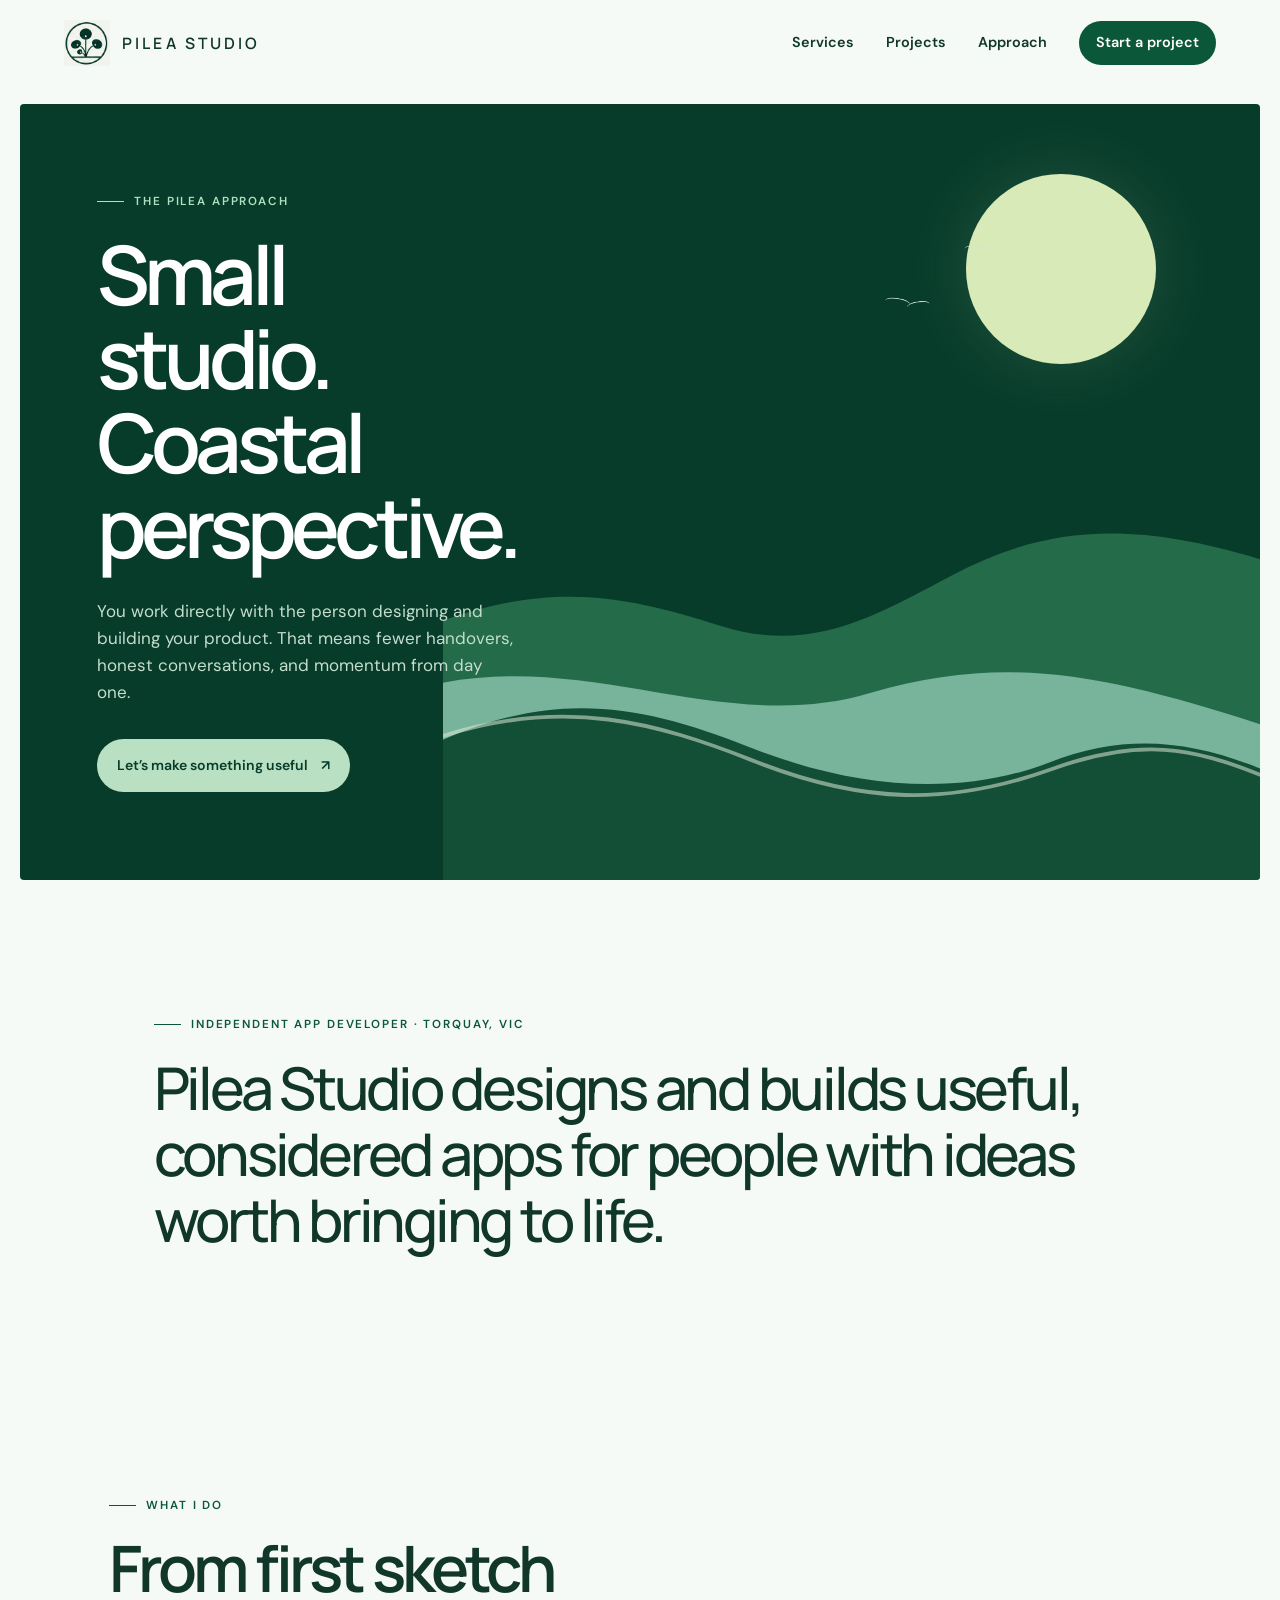
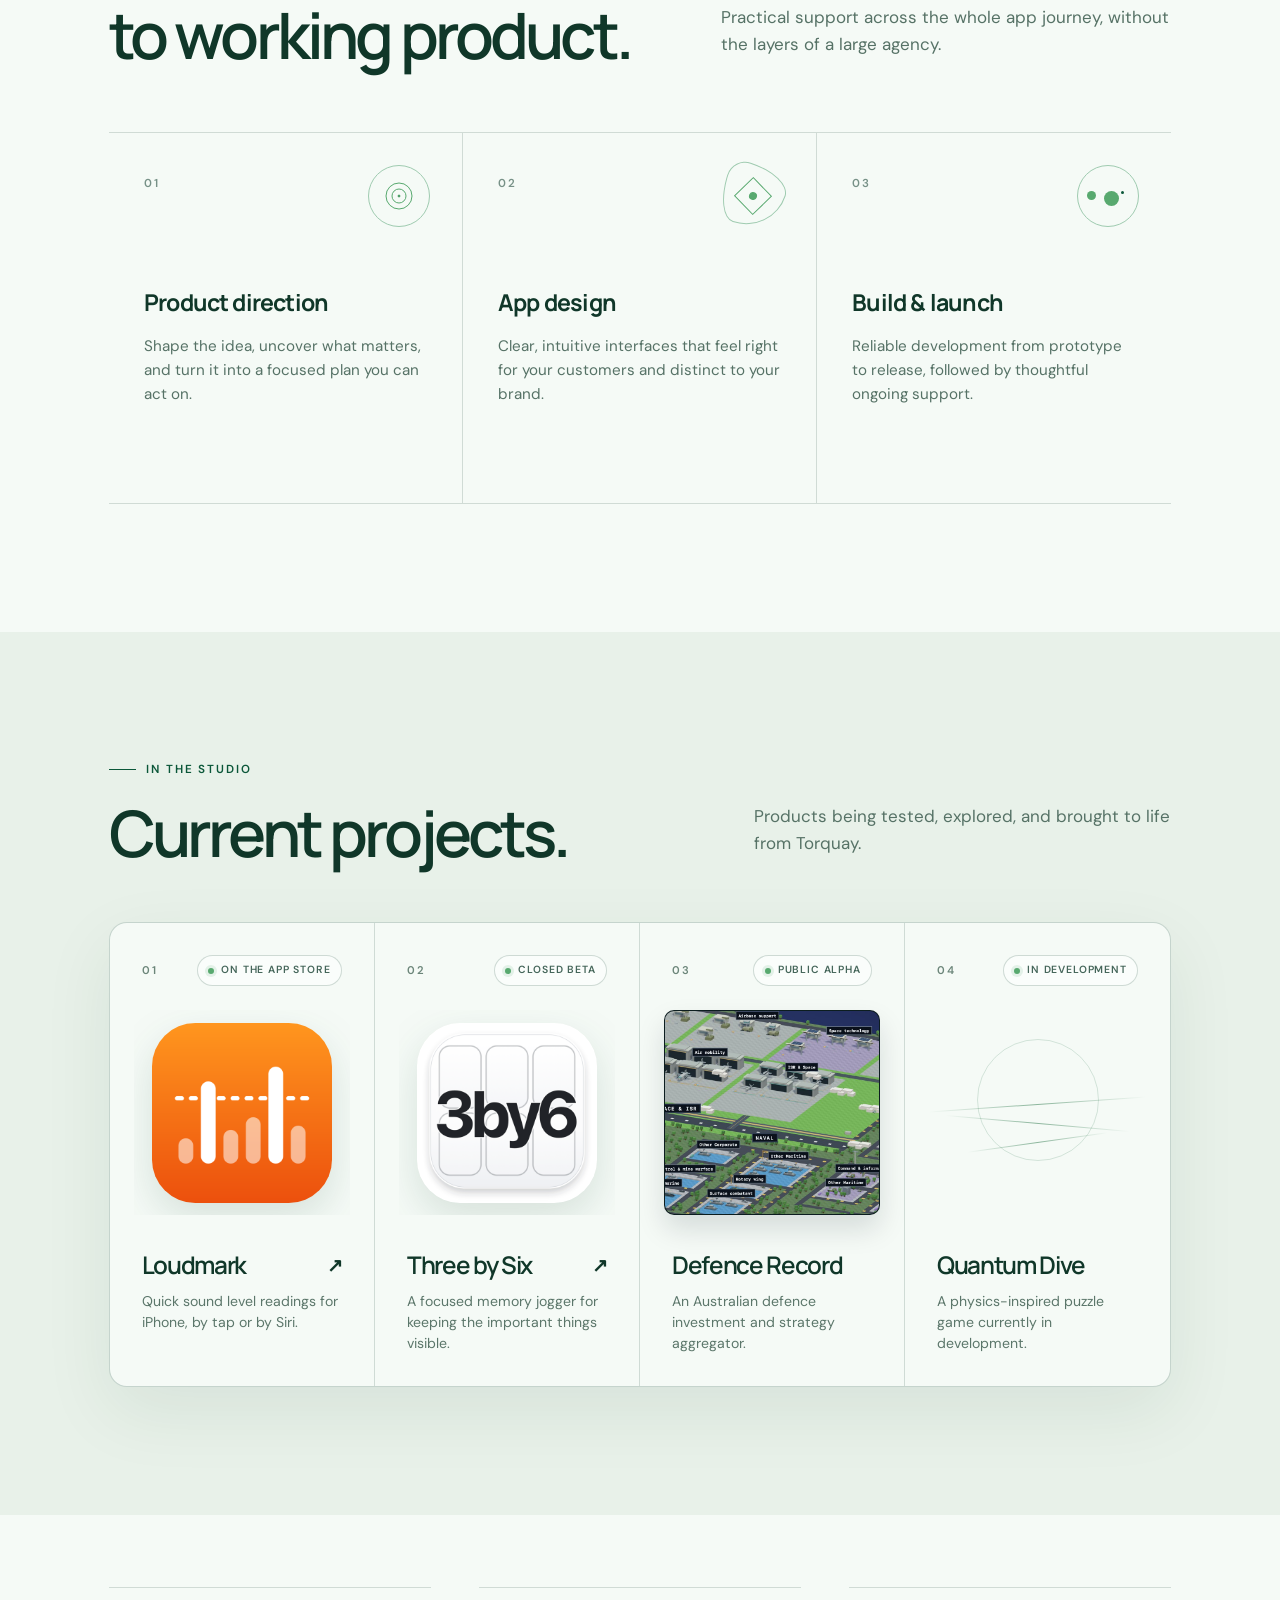
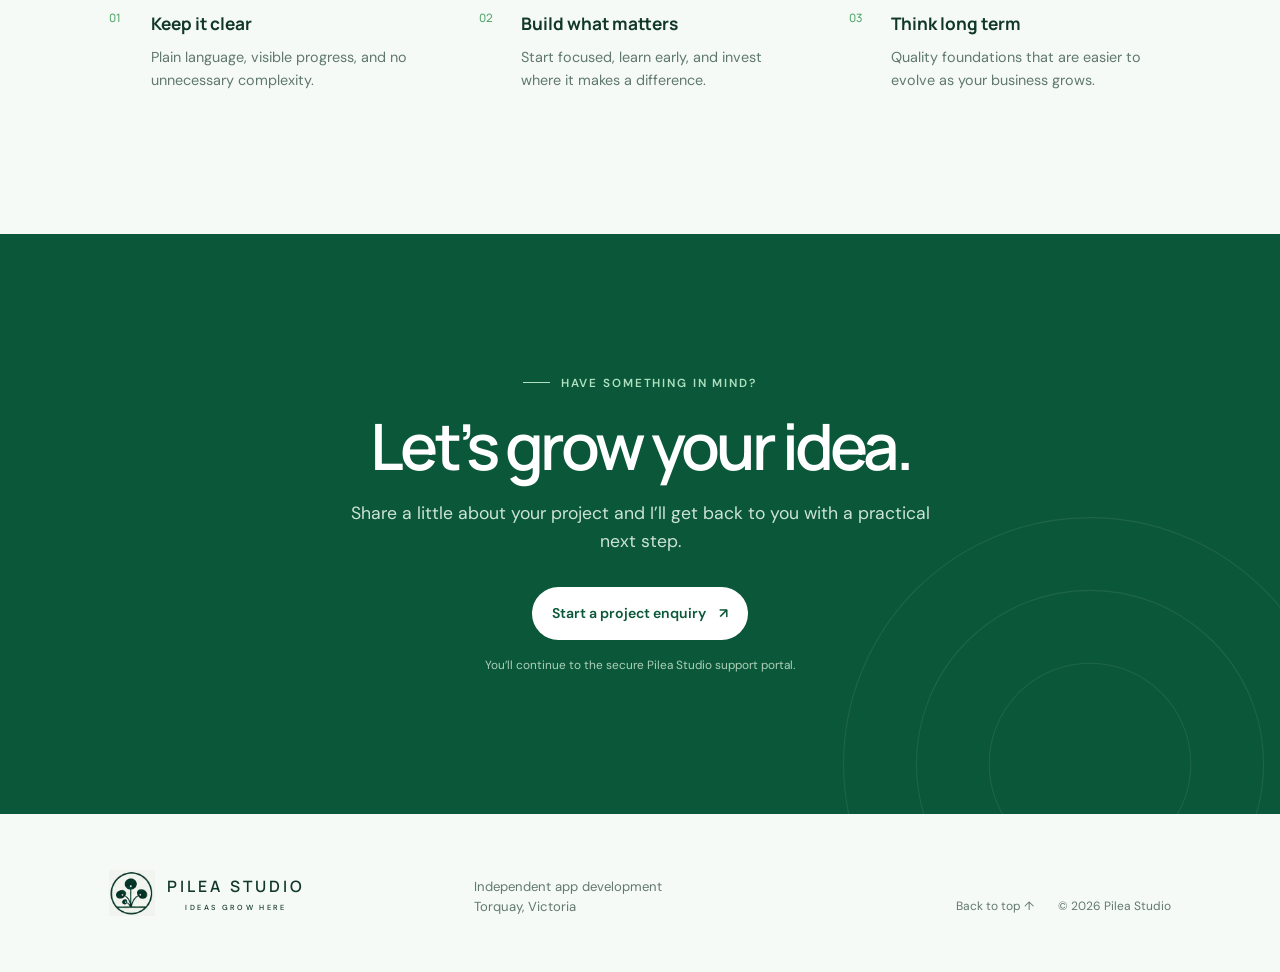
==== commit 7b46ad5b: "Align project card text and refresh Defence Record image Co-Authored-By: Claude Opus 5.5 <noreply@an" ====
--- a/index.html
+++ b/index.html
@@ -111,7 +111,7 @@
               <img src="project-loudmark.png" alt="">
             </div>
             <h3><a href="loudmark/support.html">Loudmark <span aria-hidden="true">↗</span></a></h3>
-            <p>Quick sound level readings for iPhone, by tap or by Siri. <a href="loudmark/privacy.html">Privacy</a></p>
+            <p>Quick sound level readings for iPhone, by tap or by Siri.</p>
           </article>
           <article class="project-card reveal">
             <div class="project-meta">
@@ -130,7 +130,7 @@
               <span class="project-status"><i></i> Public Alpha</span>
             </div>
             <div class="project-media project-graph">
-              <img src="project-defence-record.png" alt="Defence Record capability genealogy timeline graph">
+              <img src="project-defence-record.jpg" alt="Defence Record voxel map of capability areas grouped into air, naval and joint districts">
             </div>
             <h3>Defence Record</h3>
             <p>An Australian defence investment and strategy aggregator.</p>
--- a/styles.css
+++ b/styles.css
@@ -78,24 +78,24 @@
 .projects-heading h2 { margin: 0; }
 .projects-heading > p { max-width: 420px; margin: 0 0 .55rem auto; color: #567266; }
 .project-shelf { display: grid; grid-template-columns: repeat(4, 1fr); overflow: hidden; border: 1px solid rgba(7, 60, 42, .2); border-radius: 18px; background: var(--foam); box-shadow: 0 24px 70px rgba(7, 60, 42, .08); }
-.project-card { position: relative; min-height: 430px; overflow: hidden; padding: 2rem; border-right: 1px solid rgba(7, 60, 42, .16); }
+.project-card { position: relative; display: flex; flex-direction: column; min-height: 430px; overflow: hidden; padding: 2rem; border-right: 1px solid rgba(7, 60, 42, .16); }
 .project-card:last-child { border-right: 0; }
 .project-meta { position: relative; z-index: 2; display: flex; align-items: center; justify-content: space-between; gap: 1rem; }
 .project-number { color: #6b8579; font-size: .7rem; font-weight: 600; letter-spacing: .16em; }
 .project-status { display: inline-flex; align-items: center; gap: .45rem; padding: .38rem .65rem; border: 1px solid rgba(7, 60, 42, .18); border-radius: 2rem; color: #45665a; background: rgba(255, 255, 255, .5); font-size: .65rem; font-weight: 600; letter-spacing: .08em; text-transform: uppercase; }
 .project-status i { width: 6px; height: 6px; border-radius: 50%; background: var(--leaf); box-shadow: 0 0 0 3px rgba(88, 169, 111, .14); }
-.project-card h3 { position: absolute; z-index: 2; right: 2rem; bottom: 5.8rem; left: 2rem; margin: 0; font-size: clamp(1.65rem, 2.5vw, 2.55rem); font-weight: 600; line-height: 1.1; letter-spacing: -.055em; }
+.project-card h3 { margin: auto 0 .75rem; font-size: clamp(1.5rem, 1.9vw, 2.3rem); font-weight: 600; line-height: 1.1; letter-spacing: -.055em; }
 .project-card h3 a { display: flex; align-items: center; justify-content: space-between; text-decoration: none; }
 .project-card h3 a span { font-size: 1.2rem; transition: transform .25s; }
 .project-card h3 a:hover span { transform: translate(3px, -3px); }
-.project-card > p { position: absolute; z-index: 2; right: 2rem; bottom: 1.7rem; left: 2rem; margin: 0; color: #5b766a; font-size: .88rem; line-height: 1.5; }
-.project-media, .project-wave { position: absolute; top: 5.3rem; right: 1.5rem; left: 1.5rem; height: 205px; }
+.project-card > p { min-height: 4.5em; margin: 0; color: #5b766a; font-size: .88rem; line-height: 1.5; }
+.project-media, .project-wave { flex: none; height: 205px; margin: 1.5rem -.5rem 1.6rem; }
 .project-media { display: grid; place-items: center; overflow: hidden; }
 .project-media img { display: block; max-width: 100%; }
 .project-app-icon img { width: 180px; height: 180px; border-radius: 24%; filter: drop-shadow(0 15px 20px rgba(7, 60, 42, .13)); }
 .project-graph { border: 1px solid rgba(7, 60, 42, .2); border-radius: 10px; background: #0e151d; box-shadow: 0 14px 28px rgba(7, 27, 38, .13); }
 .project-graph img { width: 100%; height: 100%; object-fit: cover; }
-.project-wave { top: 6rem; display: grid; align-content: center; gap: 18px; }
+.project-wave { position: relative; margin-top: 2.2rem; display: grid; align-content: center; gap: 18px; }
 .project-wave::before { content: ""; position: absolute; top: 18px; left: 50%; width: 120px; height: 120px; border: 1px solid rgba(53, 125, 82, .18); border-radius: 50%; transform: translateX(-50%); }
 .project-wave span { position: relative; display: block; height: 1px; background: linear-gradient(90deg, transparent, rgba(53, 125, 82, .55), transparent); transform: rotate(-4deg); }
 .project-wave span:nth-child(2) { transform: rotate(5deg) scaleX(.85); }
@@ -149,6 +149,7 @@
   .project-shelf { grid-template-columns: repeat(2, 1fr); }
   .project-card:nth-child(2n) { border-right: 0; }
   .project-card:nth-child(-n+2) { border-bottom: 1px solid rgba(7, 60, 42, .16); }
+  .project-card h3 { font-size: clamp(1.65rem, 3.4vw, 2.55rem); }
 }
 
 @media (max-width: 900px) {
@@ -193,9 +194,8 @@
   .service-card { min-height: 280px; padding: 1.6rem 1rem; }
   .service-icon { right: 1rem; }
   .project-card { min-height: 355px; padding: 1.4rem; }
-  .project-card h3 { right: 1.4rem; bottom: 5.4rem; left: 1.4rem; font-size: 2rem; }
-  .project-card > p { right: 1.4rem; bottom: 1.4rem; left: 1.4rem; }
-  .project-media, .project-wave { top: 4.5rem; height: 170px; }
+  .project-card h3 { font-size: 2rem; }
+  .project-media, .project-wave { height: 170px; margin-top: 1.25rem; }
   .project-app-icon img { width: 150px; height: 150px; }
   .coast-panel { min-height: 720px; margin: 0; }
   .coast-copy { padding: 2.4rem 1.6rem; }
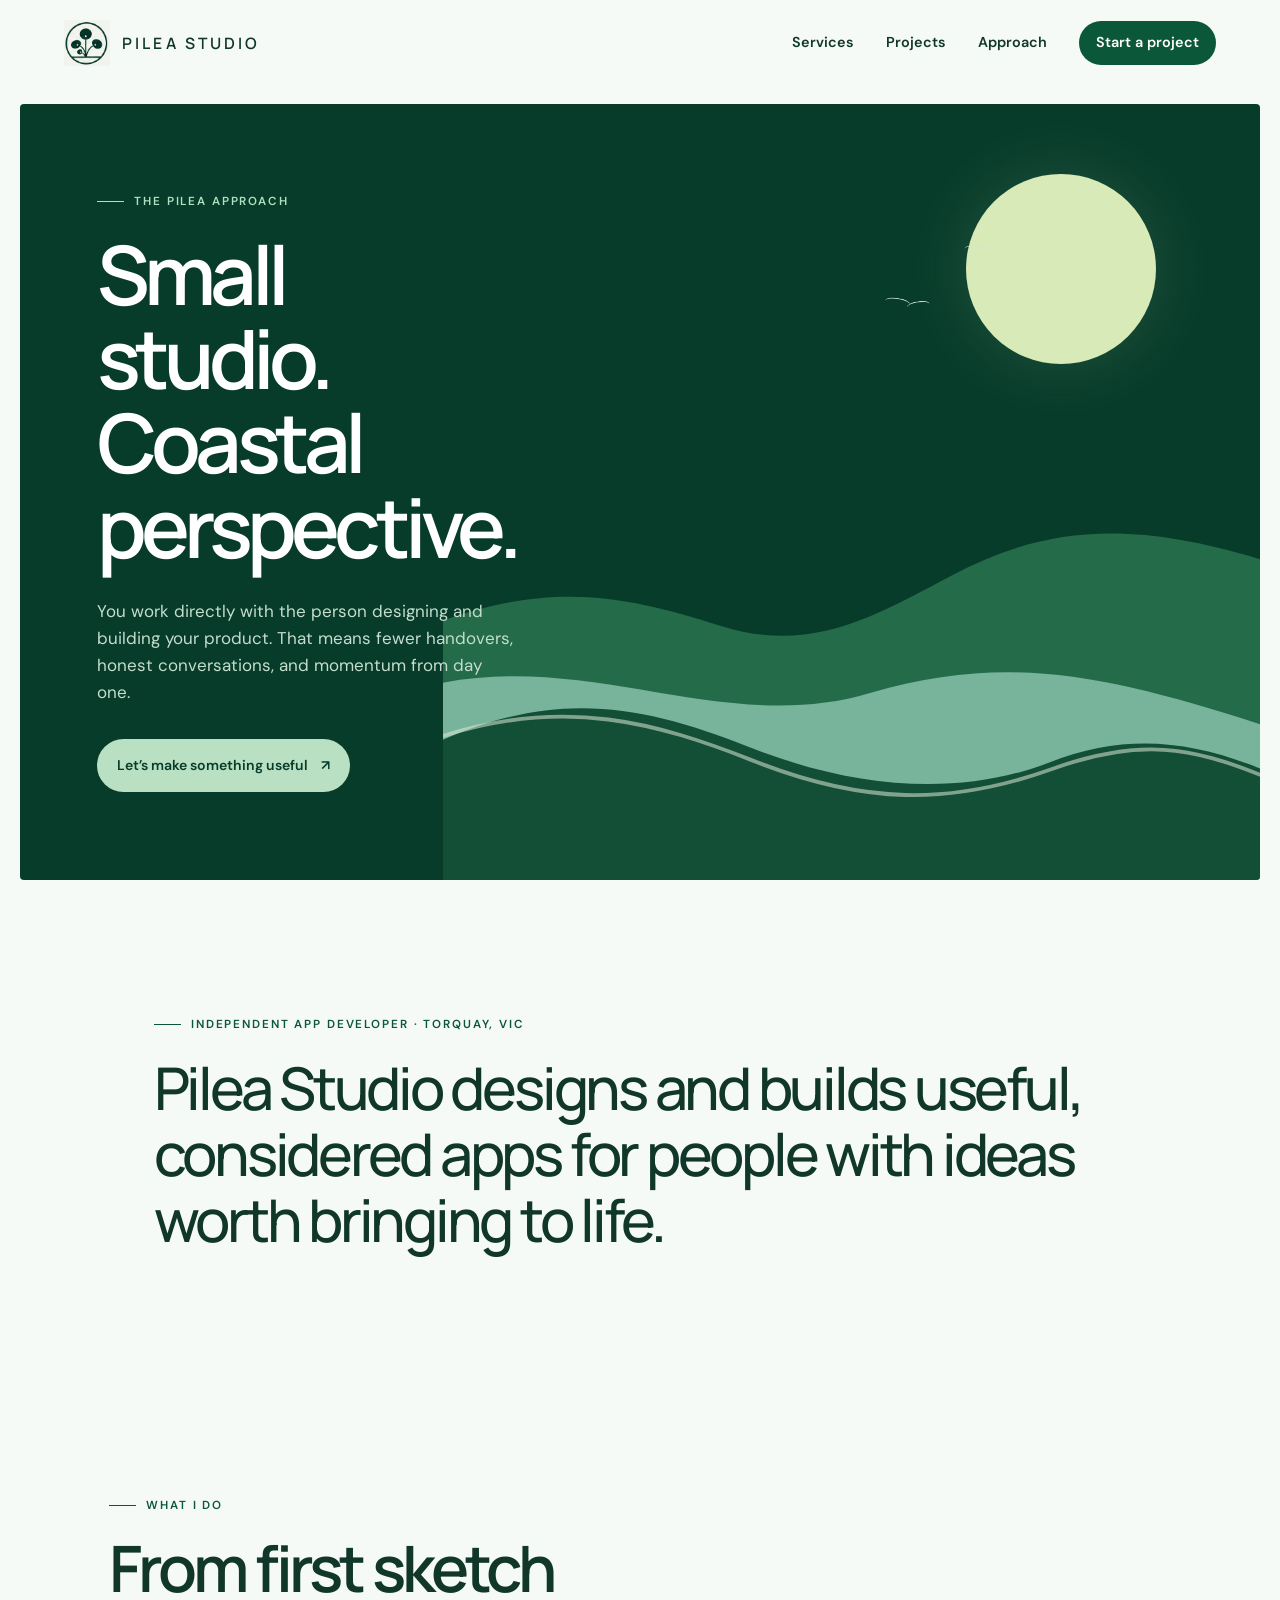
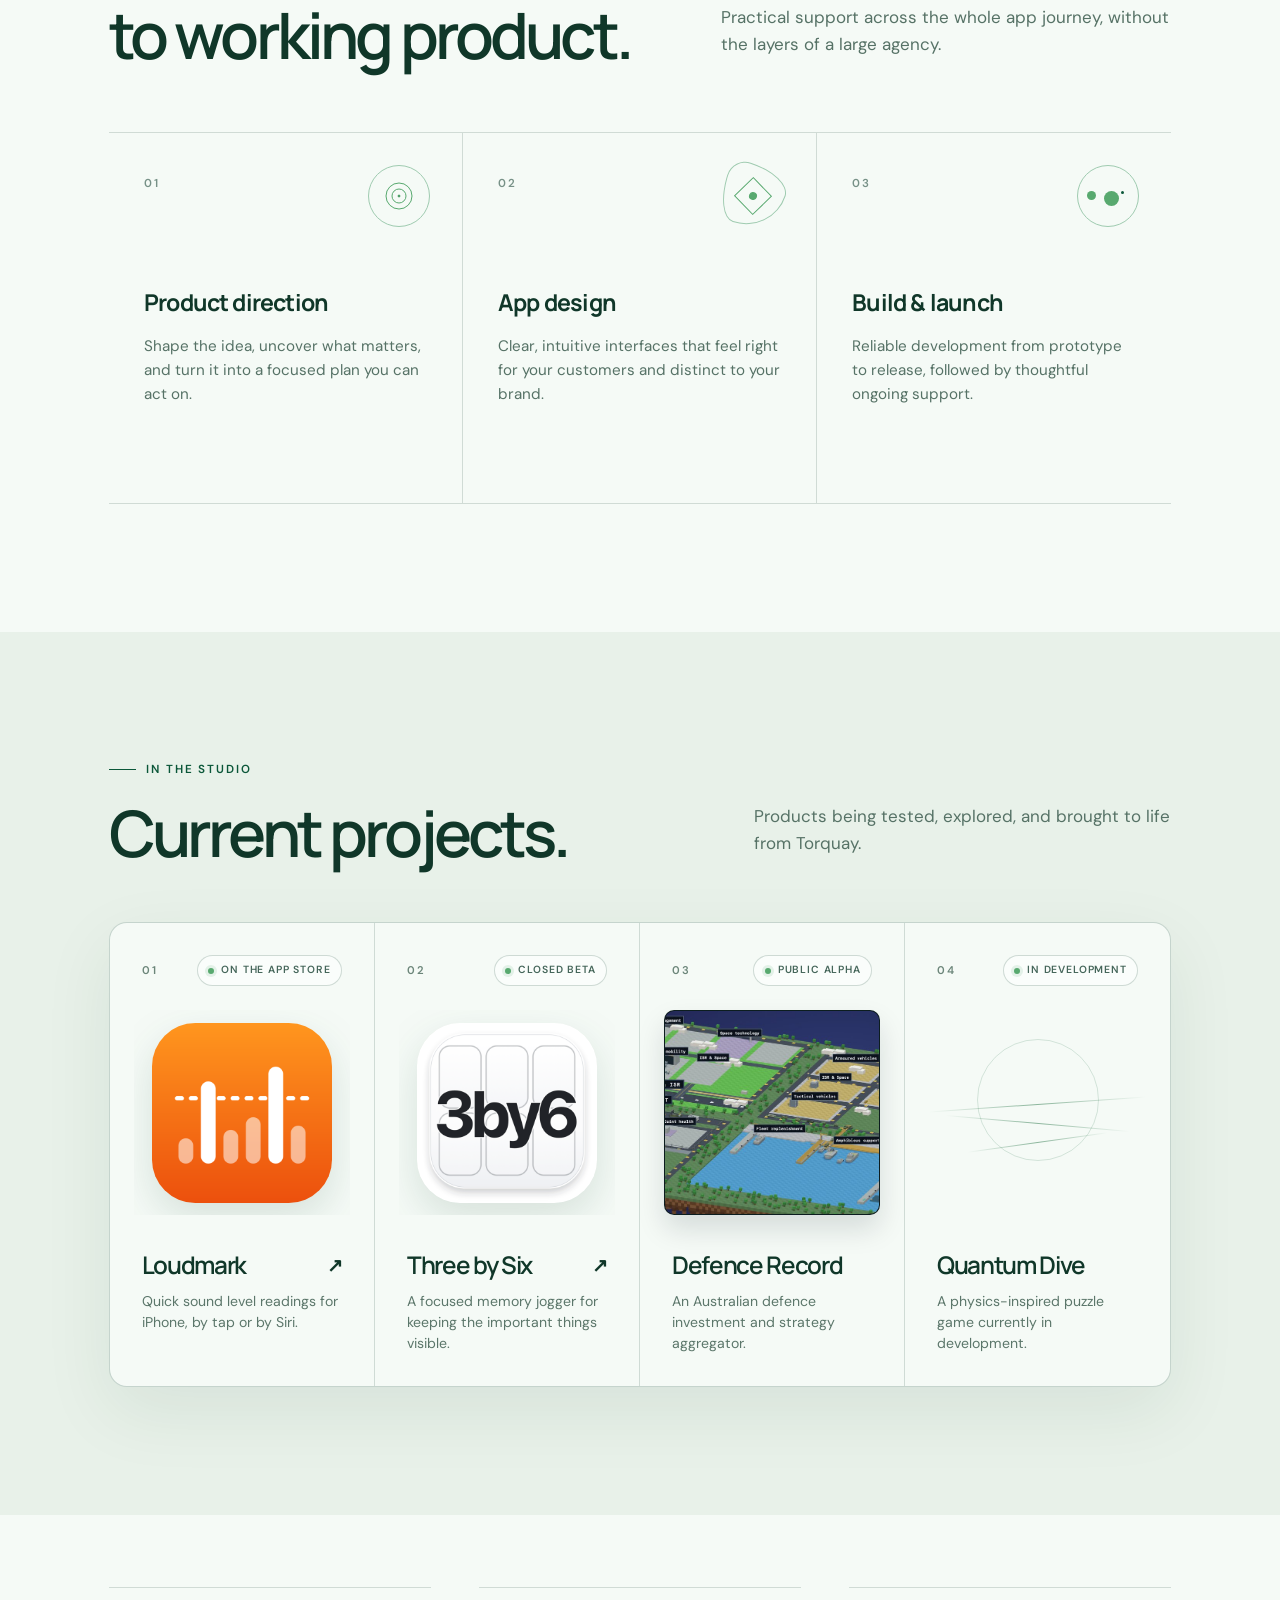
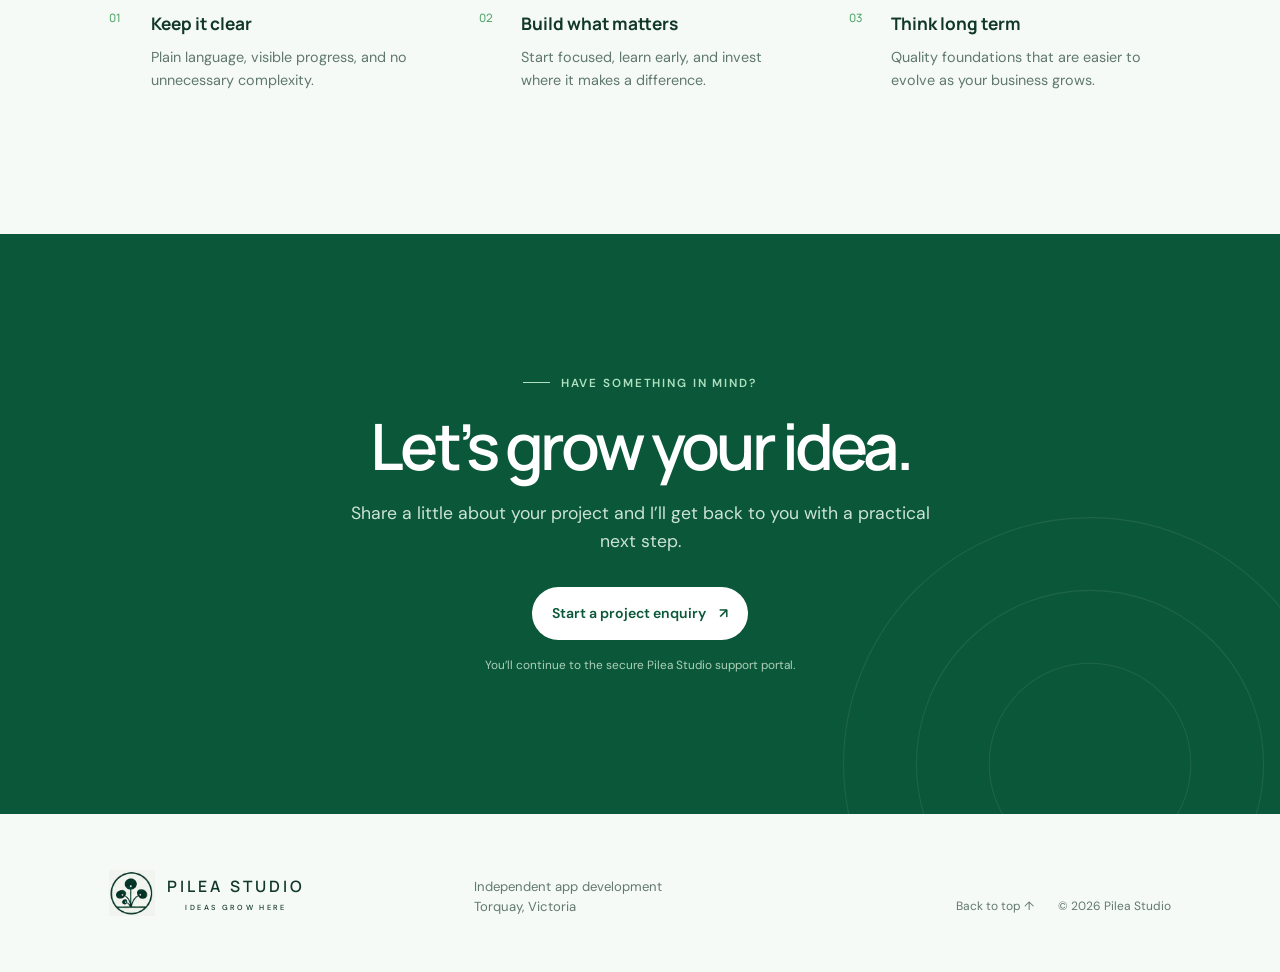
==== commit 61516b2b: "Use full district map for Defence Record image Co-Authored-By: Claude Opus 5.5 <noreply@anthropic.co" ====
--- a/index.html
+++ b/index.html
@@ -130,7 +130,7 @@
               <span class="project-status"><i></i> Public Alpha</span>
             </div>
             <div class="project-media project-graph">
-              <img src="project-defence-record.jpg" alt="Defence Record voxel map of capability areas grouped into air, naval and joint districts">
+              <img src="project-defence-record.jpg" alt="Defence Record voxel map of capability areas grouped into air, land, naval and joint districts">
             </div>
             <h3>Defence Record</h3>
             <p>An Australian defence investment and strategy aggregator.</p>
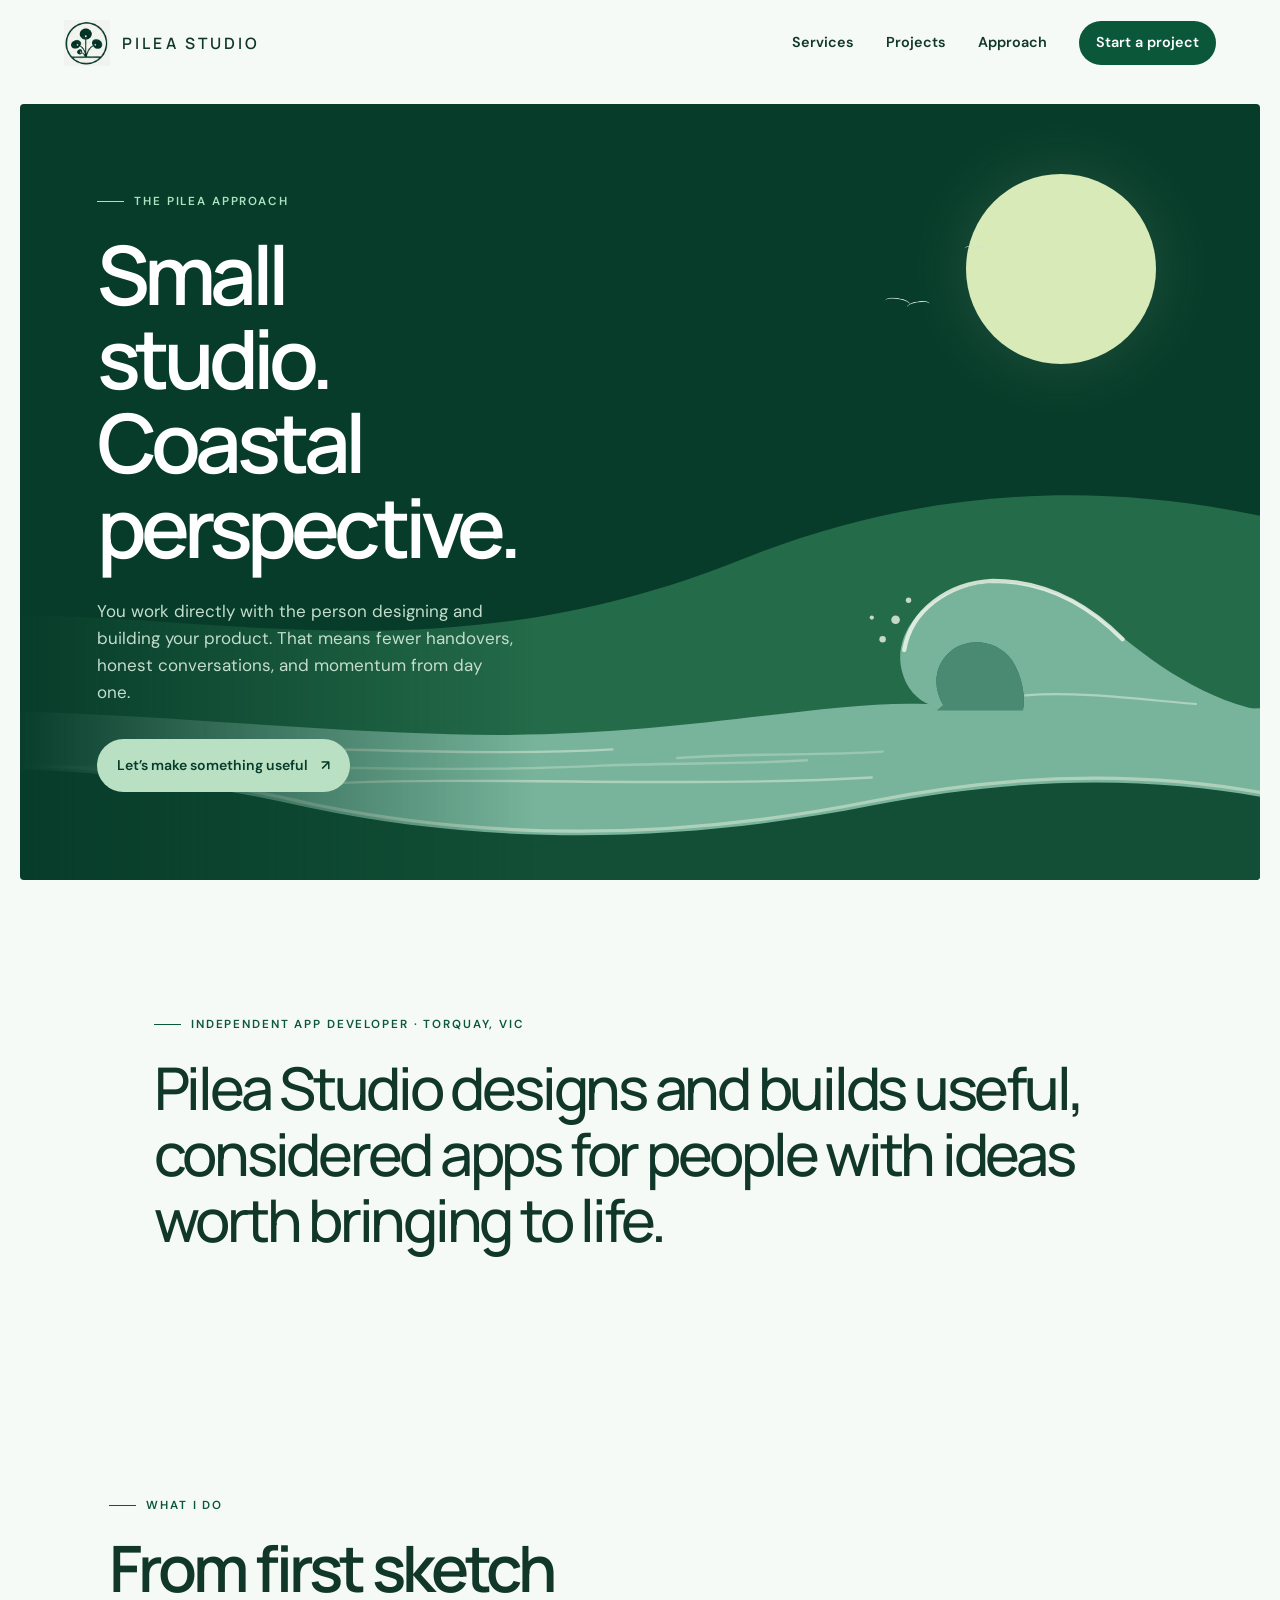
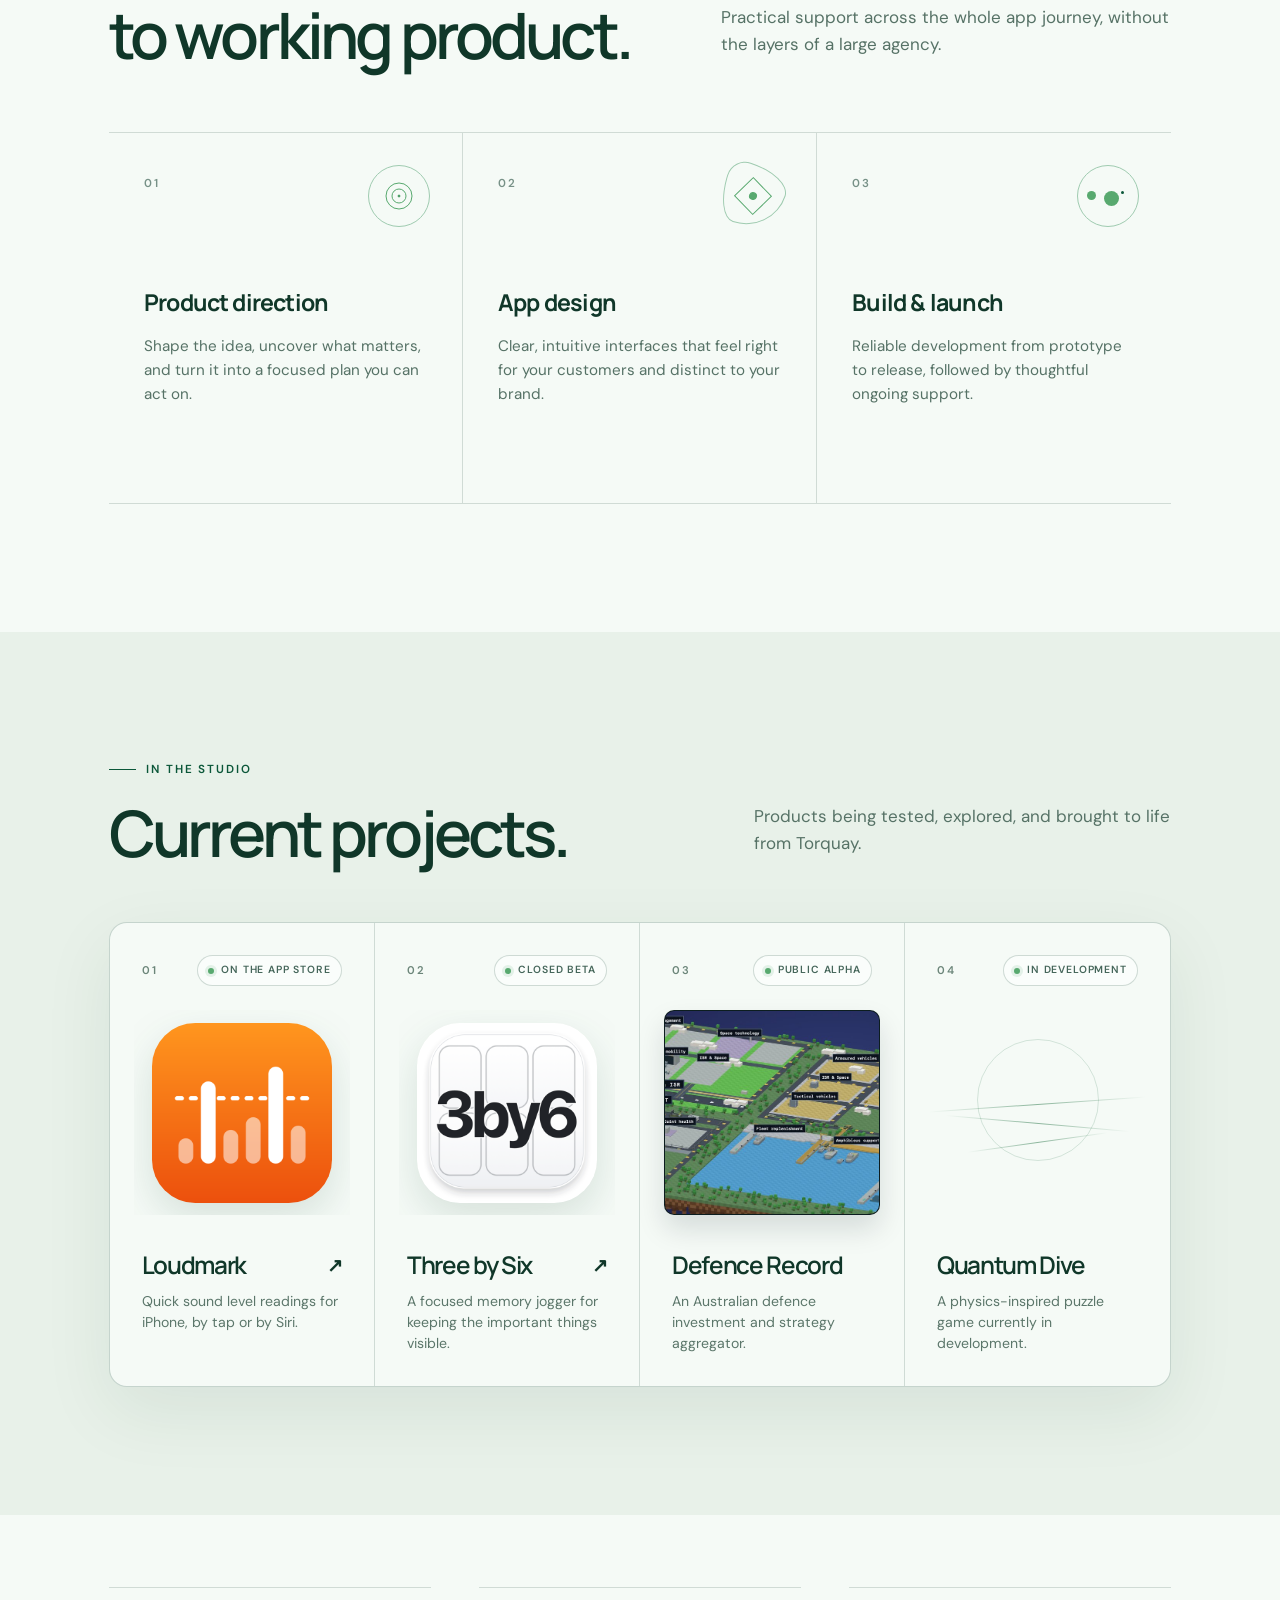
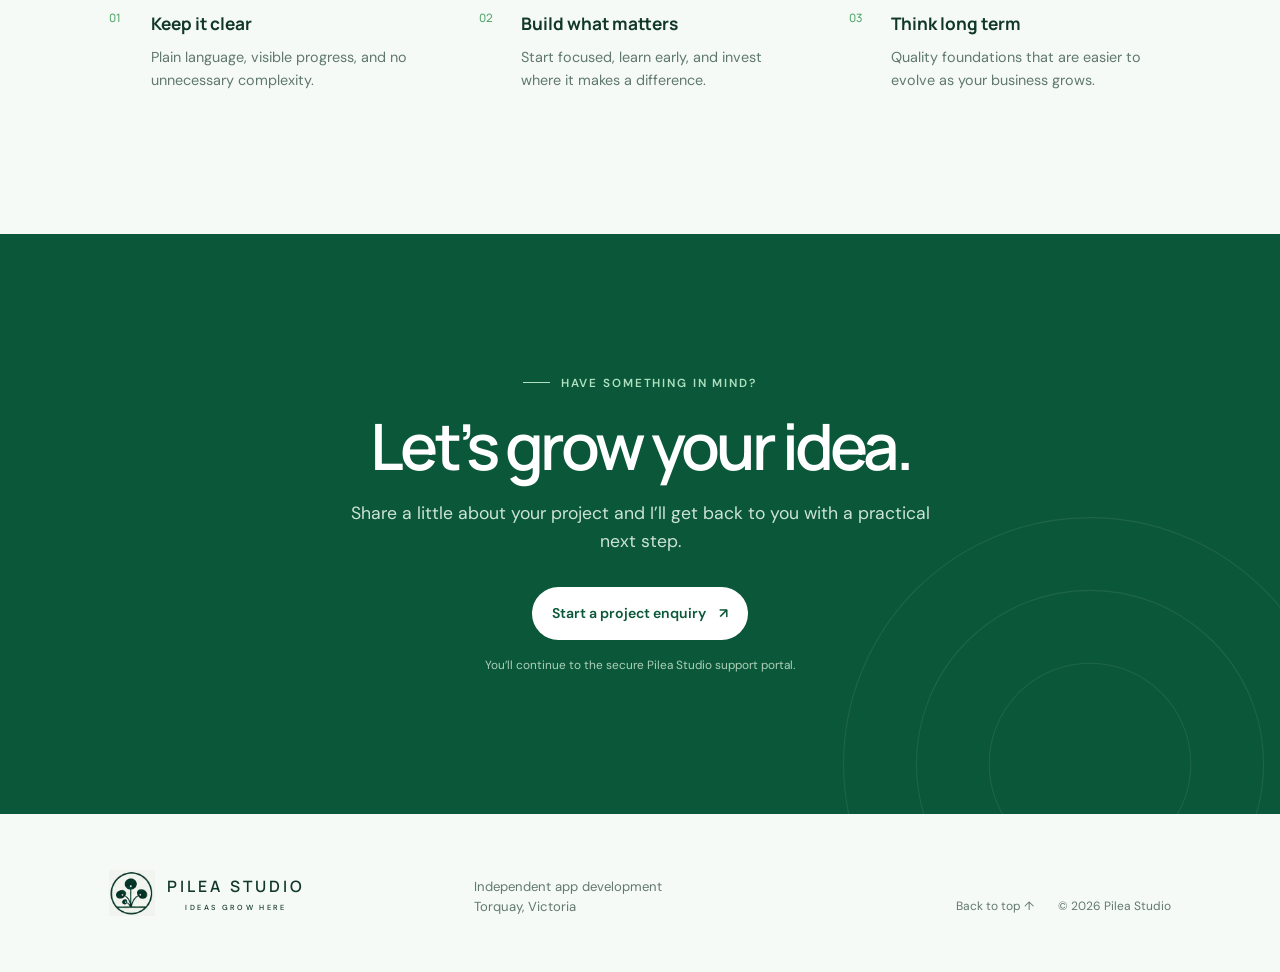
==== commit 61708877: "Add surf swell and curling wave to hero, stack art below copy on small screens Co-Authored-By: Claud" ====
--- a/index.html
+++ b/index.html
@@ -50,11 +50,28 @@
             <div class="coast-sun"></div>
             <span class="bird bird-one"></span>
             <span class="bird bird-two"></span>
-            <svg viewBox="0 0 700 520" preserveAspectRatio="none">
-              <path class="land-far" d="M0 315c97-32 161-18 237 4 78 23 133-8 199-40 80-39 154-43 264-12v253H0Z"></path>
-              <path class="sea" d="M0 364c131-23 244 42 366 8 119-32 204-13 334 25v123H0Z"></path>
-              <path class="land-near" d="M0 409c98-40 172-27 260 5 92 34 182 40 258 13 67-24 122-17 182 5v88H0Z"></path>
-              <path class="shore" d="M0 406c105-31 184-10 264 19 95 35 169 36 257 7 75-25 120-17 179 5"></path>
+            <svg class="coast-scene" viewBox="0 0 1400 560" preserveAspectRatio="xMaxYMax slice">
+              <path class="land-far" d="M0 330C190 300 330 318 480 326C650 335 780 318 920 262C1070 202 1230 186 1400 222V560H0Z"></path>
+              <path class="sea" d="M0 412C230 386 430 418 650 424C850 430 990 392 1090 396C1180 400 1300 404 1400 400V560H0Z"></path>
+              <g class="swell">
+                <path d="M380 440C520 432 660 446 800 438"></path>
+                <path d="M250 456C430 447 610 462 790 453C860 450 920 452 980 448"></path>
+                <path d="M520 470C690 462 860 474 1040 464"></path>
+                <path d="M860 446C930 441 990 444 1050 440"></path>
+              </g>
+              <g class="curl">
+                <path class="curl-body" d="M1400 402C1340 390 1290 350 1250 316C1214 286 1160 276 1120 290C1080 304 1060 336 1068 366C1072 382 1082 392 1094 397L1106 397C1096 380 1098 360 1112 348C1128 334 1156 336 1170 356C1180 372 1182 390 1180 402Z"></path>
+                <path class="curl-face" d="M1106 397C1096 380 1098 360 1112 348C1128 334 1156 336 1170 356C1180 372 1182 390 1180 402L1100 402Z"></path>
+                <path class="curl-lip" d="M1272 336C1238 302 1198 282 1152 282C1110 284 1076 310 1070 346"></path>
+                <path class="curl-foam" d="M1182 388C1230 384 1290 392 1340 396"></path>
+                <circle class="spray" cx="1062" cy="318" r="4"></circle>
+                <circle class="spray" cx="1050" cy="336" r="3"></circle>
+                <circle class="spray" cx="1074" cy="300" r="2.5"></circle>
+                <circle class="spray" cx="1040" cy="316" r="2"></circle>
+              </g>
+              <path class="land-near" d="M0 472C200 442 360 456 520 492C700 530 880 522 1040 490C1180 462 1300 464 1400 482V560H0Z"></path>
+              <path class="shore" d="M0 469C205 438 365 452 524 489C704 526 880 518 1040 486C1180 458 1300 460 1400 478"></path>
+              
             </svg>
           </div>
         </div>
--- a/styles.css
+++ b/styles.css
@@ -108,12 +108,23 @@
 .button-light { color: var(--green-dark); background: #b9e0c2; }
 .button-light:hover { background: var(--white); }
 .coast-art { position: relative; min-height: 100%; }
-.coast-art svg { position: absolute; right: -1px; bottom: -1px; width: 110%; height: 85%; }
+.coast-art svg { position: absolute; right: -1px; bottom: -1px; width: 168%; height: 78%; -webkit-mask-image: linear-gradient(to right, transparent, #000 42%); mask-image: linear-gradient(to right, transparent, #000 42%); }
 .coast-sun { position: absolute; z-index: 0; top: 9%; right: 14%; width: 190px; height: 190px; border-radius: 50%; background: #d8eab7; box-shadow: 0 0 70px rgba(216, 234, 183, .14); }
 .land-far { fill: #246b49; }
 .sea { fill: #78b49c; }
 .land-near { fill: #124f36; }
 .shore { fill: none; stroke: #dce9d5; stroke-width: 3; opacity: .55; }
+.swell { animation: swell-drift 9s ease-in-out infinite alternate; }
+.swell path { fill: none; stroke: #e3f0dc; stroke-width: 2.2; stroke-linecap: round; opacity: .5; }
+.swell path:nth-child(2n) { opacity: .32; }
+.curl { animation: curl-bob 6s ease-in-out infinite alternate; transform-box: fill-box; transform-origin: center bottom; }
+.curl-body { fill: #78b49c; }
+.curl-face { fill: #4a8a73; }
+.curl-lip { fill: none; stroke: #eef5e9; stroke-width: 4; stroke-linecap: round; opacity: .85; }
+.curl-foam { fill: none; stroke: #eef5e9; stroke-width: 2; stroke-linecap: round; opacity: .45; }
+.spray { fill: #eef5e9; opacity: .8; }
+@keyframes swell-drift { to { transform: translateX(-22px); } }
+@keyframes curl-bob { to { transform: translateY(-4px) scaleY(1.02); } }
 .bird { position: absolute; z-index: 2; width: 25px; height: 9px; border-top: 1.5px solid #cce1d2; border-radius: 50%; transform: rotate(9deg); }
 .bird::after { content: ""; position: absolute; top: -1px; left: 22px; width: 23px; height: 8px; border-top: 1.5px solid #cce1d2; border-radius: 50%; transform: rotate(-18deg); }
 .bird-one { top: 25%; right: 47%; }
@@ -164,9 +175,10 @@
   .project-shelf { grid-template-columns: 1fr; }
   .project-card { min-height: 380px; border-right: 0; border-bottom: 1px solid rgba(7, 60, 42, .16); }
   .project-card:last-child { border-bottom: 0; }
-  .coast-panel { grid-template-columns: 1fr; min-height: 800px; }
-  .coast-copy { align-self: start; padding: 3.5rem; }
-  .coast-art { position: absolute; right: 0; bottom: 0; left: 0; height: 55%; min-height: 0; }
+  .coast-panel { grid-template-columns: 1fr; min-height: 0; }
+  .coast-copy { align-self: start; padding: 3.5rem 3.5rem 0; }
+  .coast-art { height: 420px; min-height: 0; }
+  .coast-art svg { width: 100%; height: 100%; -webkit-mask-image: none; mask-image: none; }
   .principles { grid-template-columns: 1fr; gap: 1rem; }
 }
 
@@ -197,8 +209,9 @@
   .project-card h3 { font-size: 2rem; }
   .project-media, .project-wave { height: 170px; margin-top: 1.25rem; }
   .project-app-icon img { width: 150px; height: 150px; }
-  .coast-panel { min-height: 720px; margin: 0; }
-  .coast-copy { padding: 2.4rem 1.6rem; }
+  .coast-panel { margin: 0; }
+  .coast-copy { padding: 2.4rem 1.6rem 0; }
+  .coast-art { height: 330px; }
   .coast-copy h1 { font-size: 3.15rem; }
   .coast-copy > p:not(.eyebrow) { font-size: .94rem; }
   .coast-sun { width: 130px; height: 130px; }
